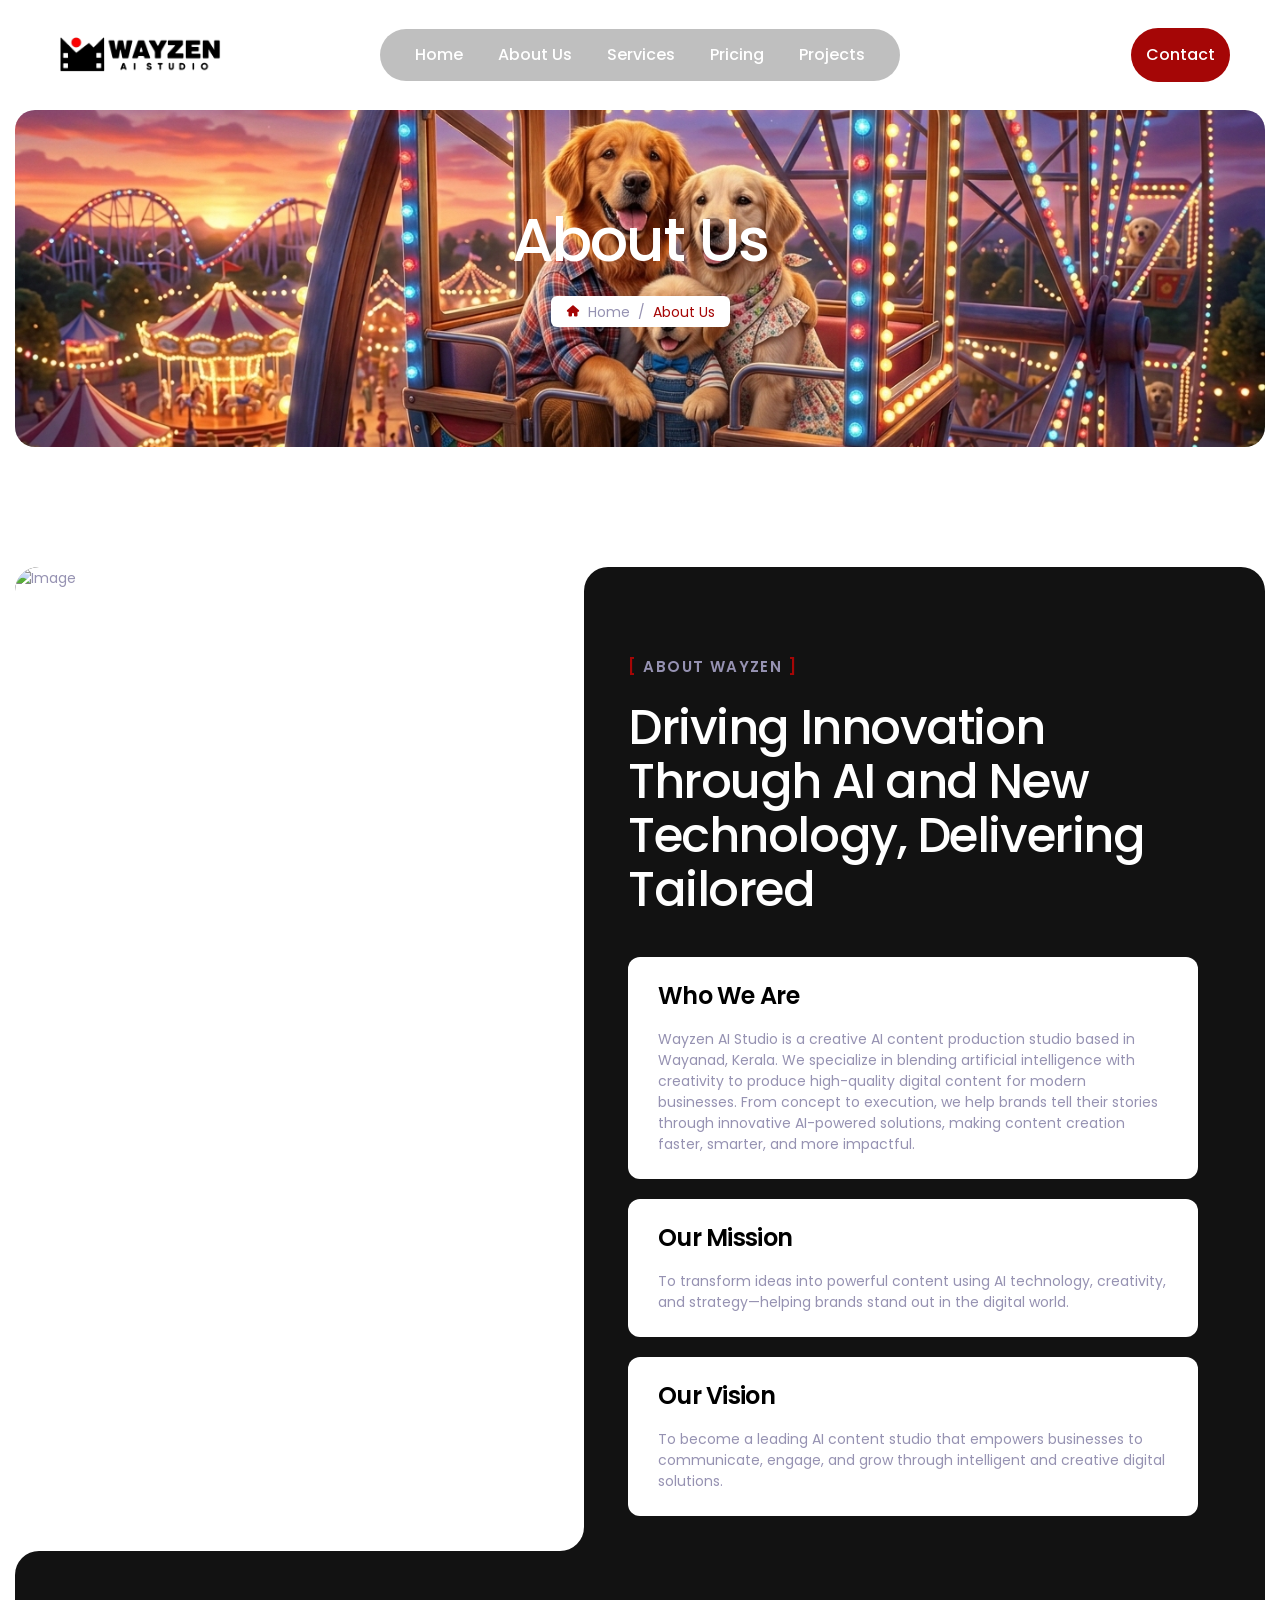
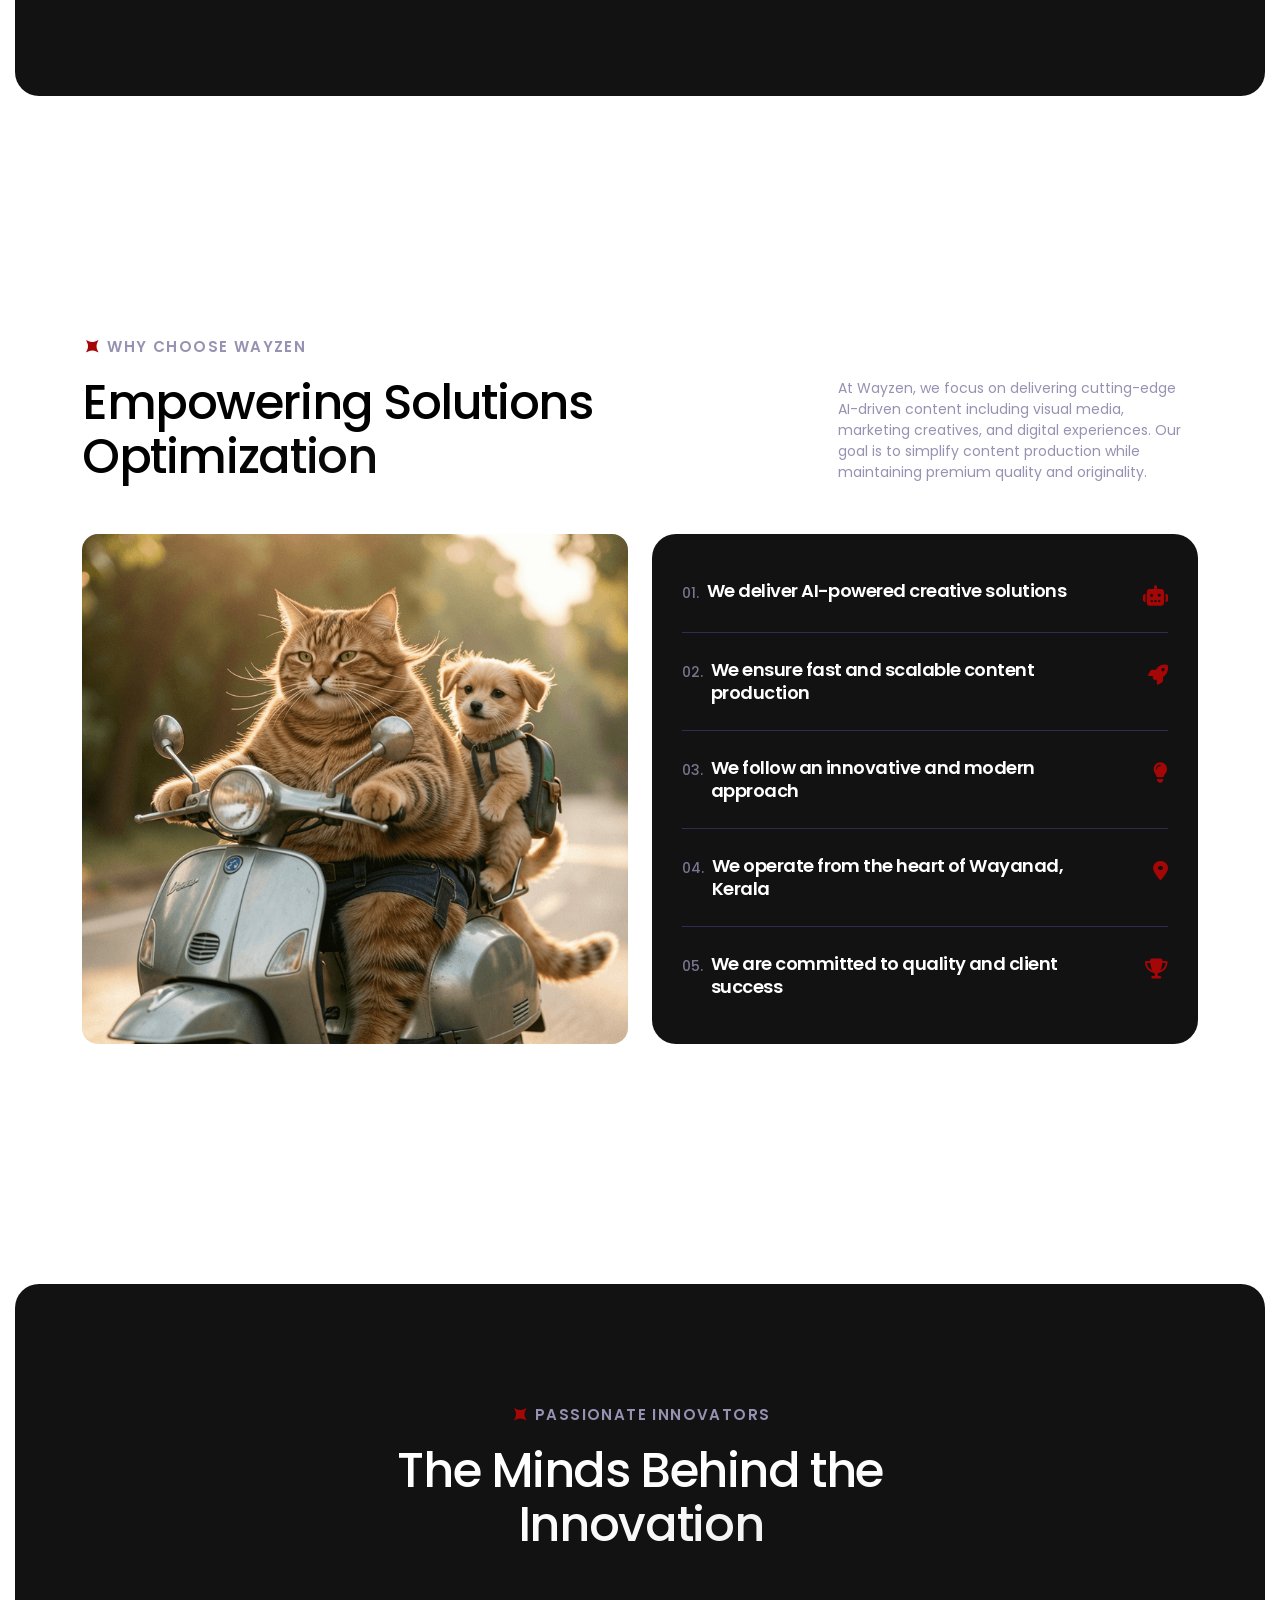
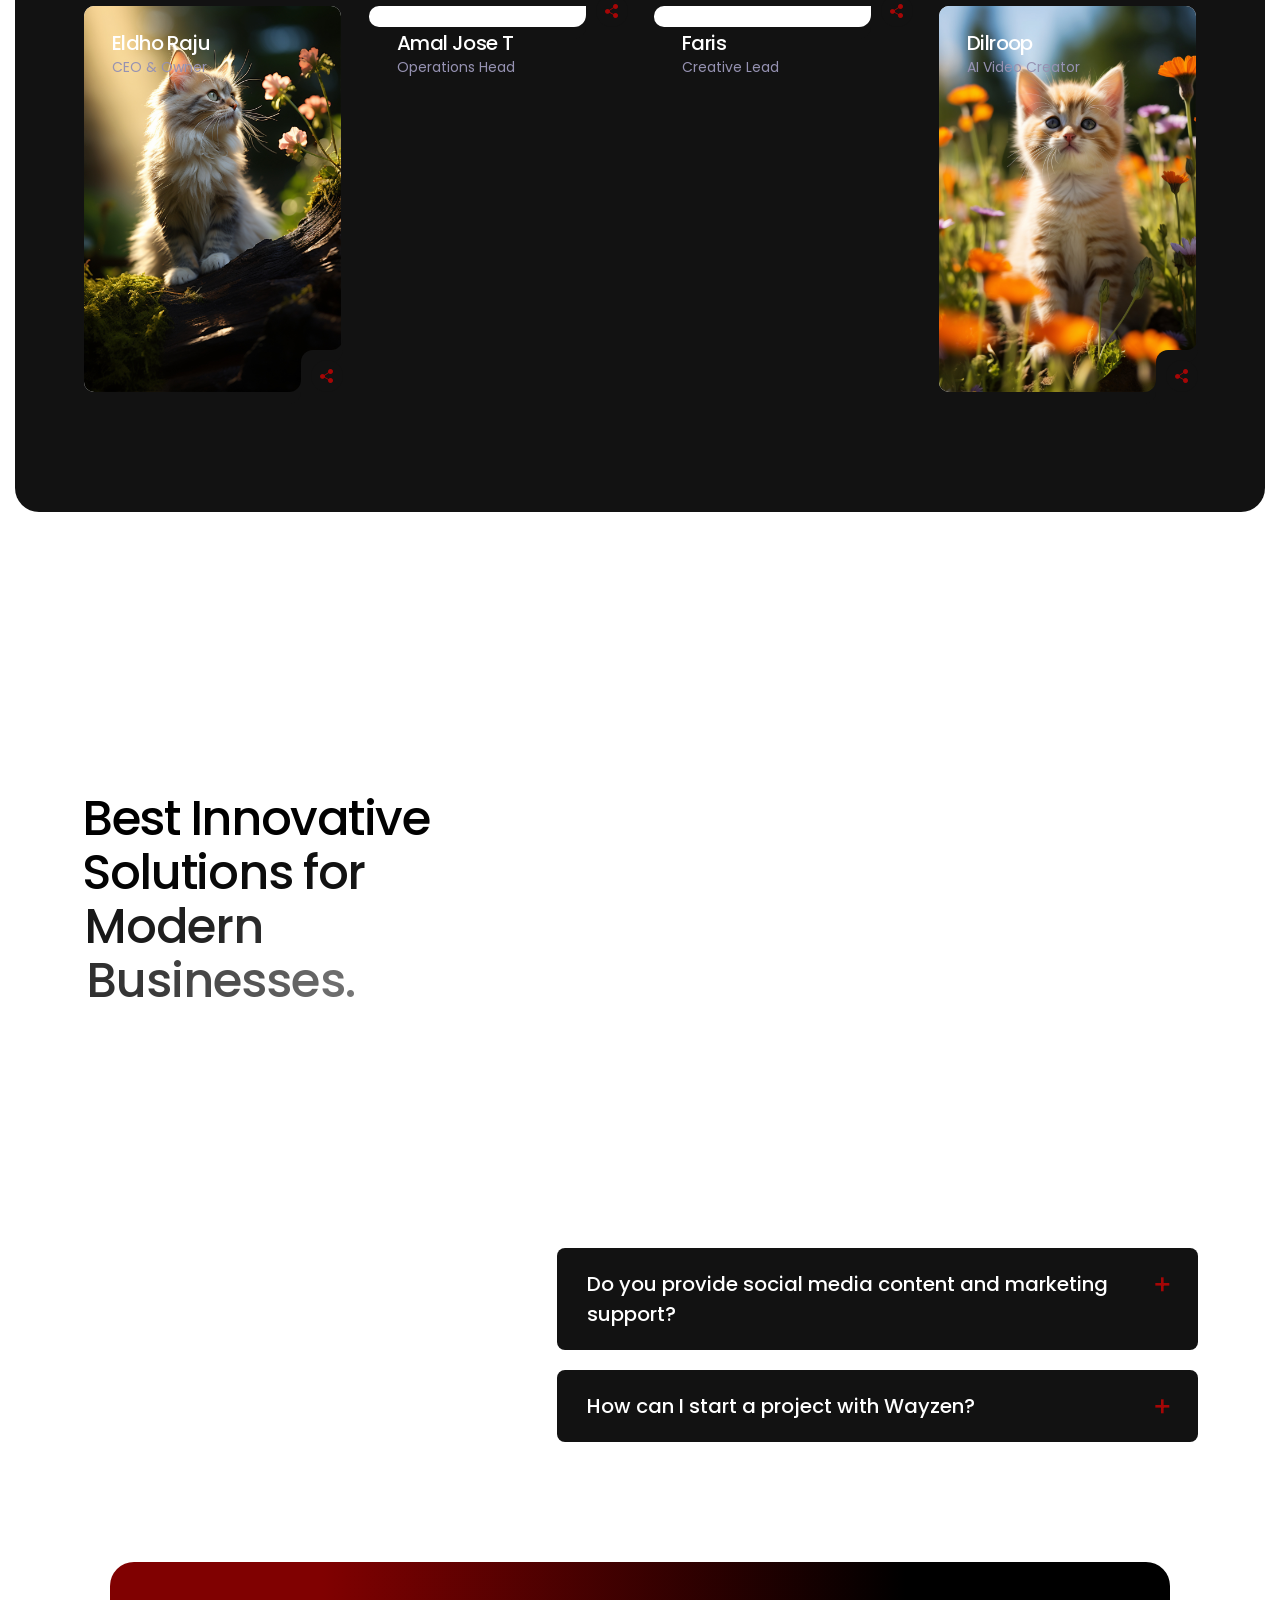
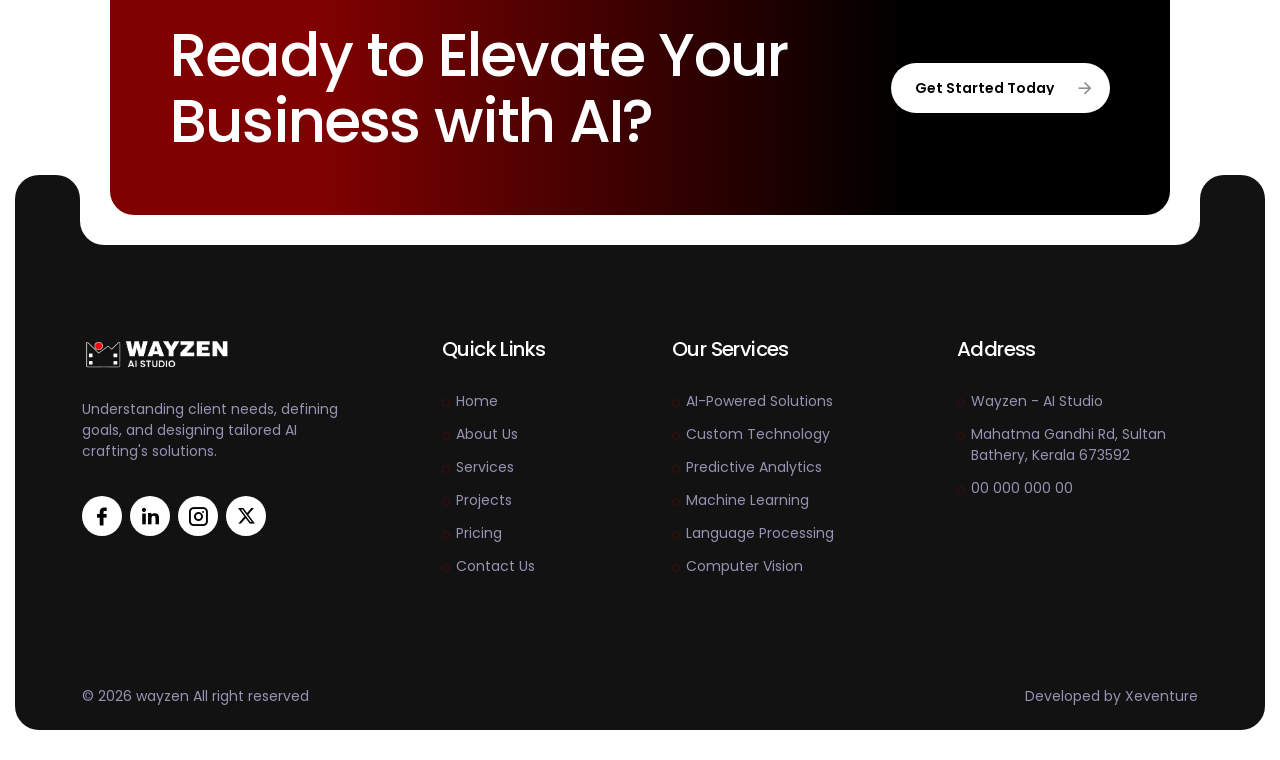
==== about.html @ ce327bfb "about page added" ====
<!doctype html>
<html class="no-js" lang="en">
  <head>
    <meta charset="utf-8" />
    <meta http-equiv="x-ua-compatible" content="ie=edge" />
    <meta name="viewport" content="width=device-width, initial-scale=1" />
    <meta name="description" content="" />

    <!-- Site Title -->
    <title>Wayzen - AI Production Studio</title>

    <link rel="shortcut icon" type="image/x-icon" href="images/logo/fav.png" />
    <link
      rel="stylesheet"
      href="https://cdnjs.cloudflare.com/ajax/libs/font-awesome/6.5.0/css/all.min.css"
    />
    <!-- CSS here -->
    <link rel="stylesheet" href="css/bootstrap.min.css" />
    <link rel="stylesheet" href="css/animate.min.css" />
    <link rel="stylesheet" href="css/ainex-icons.css" />
    <link rel="stylesheet" href="css/swiper.min.css" />
    <link rel="stylesheet" href="css/meanmenu.css" />
    <link rel="stylesheet" href="css/main.css" />
  </head>

  <body>
    <div class="body-overlay"></div>

    <!-- back to top start -->
    <div class="back-to-top-wrapper">
      <button id="back_to_top" type="button" class="back-to-top-btn">
        <span><i class="tji-rocket"></i></span>
      </button>
    </div>
    <!-- back to top end -->

    <div class="search-popup-overlay"></div>
    <!-- end: Search Popup -->

    <!-- start: Hamburger Menu -->
    <div class="hamburger-area d-lg-none">
      <div
        class="hamburger_bg"
        data-bg-image="assets/images/funfact/bg-funfact.webp"
      ></div>
      <div class="hamburger_wrapper">
        <div class="hamburger_inner">
          <div
            class="hamburger_top d-flex align-items-center justify-content-between"
          >
            <div class="hamburger_logo">
              <a href="index.html" class="mobile_logo">
                <img src="images/logo/w-01.png" alt="Logo" />
              </a>
            </div>
            <div class="hamburger_close">
              <button class="hamburger_close_btn text-black">
                <svg
                  width="18"
                  height="18"
                  viewBox="0 0 18 18"
                  fill="none"
                  xmlns="http://www.w3.org/2000/svg"
                >
                  <path
                    d="M17 1L1 17"
                    stroke="currentColor"
                    stroke-width="1.5"
                    stroke-linecap="round"
                    stroke-linejoin="round"
                  ></path>
                  <path
                    d="M1 1L17 17"
                    stroke="currentColor"
                    stroke-width="1.5"
                    stroke-linecap="round"
                    stroke-linejoin="round"
                  ></path>
                </svg>
              </button>
            </div>
          </div>
          <div class="hamburger_menu">
            <div class="mobile_menu"></div>
          </div>
          <div class="hamburger-infos">
            <h5 class="hamburger-title text-black">Contact Info</h5>
            <div class="contact-info">
              <div class="contact-item">
                <span class="subtitle text-black">Phone</span>
                <a class="contact-link text-black" href="tel:0000000000"
                  >000-000-0000</a
                >
              </div>
              <div class="contact-item">
                <span class="subtitle text-black">Email</span>
                <a
                  class="contact-link text-black"
                  href="mailto:wayzen@gmail.com"
                  >wayzen@gmail.com</a
                >
              </div>
              <div class="contact-item">
                <span class="subtitle text-black">Location</span>
                <span class="contact-link text-black"
                  >Kalluvayal ,Mahatma Gandhi Rd, Sultan Bathery, Kerala
                  673592</span
                >
              </div>
            </div>
          </div>
        </div>
        <div class="hamburger-socials">
          <h5 class="hamburger-title text-black">Follow Us</h5>
          <div class="social-links style-2">
            <ul>
              <li>
                <a href="https://www.facebook.com/" target="_blank"
                  ><i class="tji-facebook"></i
                ></a>
              </li>
              <li>
                <a href="https://www.linkedin.com/" target="_blank"
                  ><i class="tji-linkedin"></i
                ></a>
              </li>
              <li>
                <a href="https://www.instagram.com/" target="_blank"
                  ><i class="tji-instagram"></i
                ></a>
              </li>
              <li>
                <a href="https://x.com/" target="_blank"
                  ><i class="tji-x-twitter"></i
                ></a>
              </li>
            </ul>
          </div>
        </div>
      </div>
    </div>
    <!-- end: Hamburger Menu -->

    <!-- Header Start -->
    <header class="main-header">
      <div class="main-header-container">
        <!-- Logo Left -->
        <div class="main-header-logo">
          <a href="index.html">
            <img src="images/logo/w-01.png" alt="Logo" />
          </a>
        </div>

        <!-- Center Menu (Sticky) -->
        <div class="center-menu-wrapper" id="centerMenu">
          <nav class="main-header-nav">
            <ul class="main-menu-list">
              <li><a href="index.html">Home</a></li>
              <li><a href="about.html">About Us</a></li>
              <li><a href="service.html">Services</a></li>
              <li><a href="pricing.html">Pricing</a></li>
              <li><a href="project.html">Projects</a></li>
            </ul>
          </nav>
        </div>
        <div id="contactsub"
          style="background-color: #a50606; padding: 15px; border-radius: 50px"
        >
          <nav class="main-header-nav" >
            <ul class="main-menu-list">
              <li><a href="contact.html">Contact</a></li>
            </ul>
          </nav>
        </div>

        <!-- Mobile Menu -->
        <div class="main-header-mobile">
          <span></span>
          <span></span>
          <span></span>
        </div>
      </div>
    </header>
    <!-- Mobile Menu Panel -->
<div class="mobile-menu-panel" id="mobileMenu">

  <!-- Top Bar -->
  <div class="mobile-menu-header">
    
    <div class="main-header-logo">
      <a href="index.html">
        <img src="images/logo/w-01.png" alt="Logo" />
      </a>
    </div>

    <!-- Close Button -->
    <div class="mobile-menu-close" id="closeMenu">
      ✕
    </div>

  </div>

  <ul class="mobile-menu-list">
    <li><a href="index.html">Home</a></li>
    <li><a href="about.html">About Us</a></li>
    <li><a href="service.html">Services</a></li>
    <li><a href="pricing.html">Pricing</a></li>
    <li><a href="project.html">Projects</a></li>
    <li><a href="contact.html">Contact</a></li>
  </ul>

</div>
    <!-- Normal Header End -->
    <!-- end: Header Area -->
    <main id="primary" class="site-main">
      <!-- start: Breadcrumb Section -->
      <section
        class="tj-page-header section-gap-x"
        style="
          background-image: url(images/dogbg.png);
          background-size: cover;
          background-repeat: no-repeat;
        "
      >
        <div class="container">
          <div class="row">
            <div class="col-lg-12">
              <div class="tj-page-header-content text-center">
                <h1 class="tj-page-title">About Us</h1>
                <div class="tj-page-link">
                  <span><i class="tji-home"></i></span>
                  <span>
                    <a href="index.html">Home</a>
                  </span>
                  <span>/</span>
                  <span>
                    <span>About Us</span>
                  </span>
                </div>
              </div>
            </div>
          </div>
        </div>
      </section>
      <!-- end: Breadcrumb Section -->

      <!-- start: About Section -->
      <section class="tj-about-section-2 section-gap-top section-gap-x">
        <div class="about-wrapper">
          <div class="about-area">
            <div class="container">
              <div class="row">
                <div class="col-12">
                  <div class="about-content-area style-2">
                    <div class="sec-heading style-2">
                      <span class="sub-title wow fadeInUp" data-wow-delay=".3s"
                        >About WayZen</span
                      >
                      <h2 class="sec-title text-anim">
                        Driving Innovation Through AI and New Technology,
                        Delivering Tailored
                      </h2>
                    </div>
                    <div class="about-bottom-area-2">
                      <!-- <div class="company-logo wow fadeInLeft" data-wow-delay=".3s">
                      <img src="images/logo/writing-w.png" alt="Image">
                    </div> -->
                      <div class="mission-vision-wrap">
                        <div
                          class="mission-vision-box wow fadeInRight"
                          data-wow-delay=".5s"
                        >
                          <h4 class="title text-black">Who We Are</h4>
                          <p class="desc">
                            Wayzen AI Studio is a creative AI content production
                            studio based in Wayanad, Kerala. We specialize in
                            blending artificial intelligence with creativity to
                            produce high-quality digital content for modern
                            businesses. From concept to execution, we help
                            brands tell their stories through innovative
                            AI-powered solutions, making content creation
                            faster, smarter, and more impactful.
                          </p>
                        </div>

                        <div
                          class="mission-vision-box wow fadeInRight"
                          data-wow-delay=".5s"
                        >
                          <h4 class="title text-black">Our Mission</h4>
                          <p class="desc">
                            To transform ideas into powerful content using AI
                            technology, creativity, and strategy—helping brands
                            stand out in the digital world.
                          </p>
                        </div>
                        <div
                          class="mission-vision-box wow fadeInRight"
                          data-wow-delay=".5s"
                        >
                          <h4 class="title text-black">Our Vision</h4>
                          <p class="desc">
                            To become a leading AI content studio that empowers
                            businesses to communicate, engage, and grow through
                            intelligent and creative digital solutions.
                          </p>
                        </div>
                      </div>
                    </div>
                  </div>
                </div>
              </div>
            </div>
            <div class="about-img-area">
              <div
                class="about-img wow fadeInLeft"
                data-wow-delay=".3s"
                data-wow-duration="0.8s"
              >
                <img
                  src="images/elephant-artificial-intelligence-image.jpg"
                  alt="Image"
                />
              </div>
            </div>
          </div>
          <div class="marquee-area"></div>
        </div>
      </section>
      <!-- end: About Section -->
      <!-- WHY CHOOSE US  -->
      <section class="tj-achievement-section section-gap">
        <div class="container">
          <div class="row">
            <div class="col-12">
              <div class="sec-heading-wrap">
                <span class="sub-title wow fadeInUp" data-wow-delay=".3s"
                  ><i class="tji-subtitle-2"></i>Why Choose Wayzen</span
                >
                <div class="heading-wrap-content">
                  <div class="sec-heading">
                    <h2 class="sec-title text-anim text-black">
                      Empowering Solutions Optimization
                    </h2>
                  </div>
                  <p class="desc wow fadeInUp" data-wow-delay=".3s">
                    At Wayzen, we focus on delivering cutting-edge AI-driven
                    content including visual media, marketing creatives, and
                    digital experiences. Our goal is to simplify content
                    production while maintaining premium quality and
                    originality.
                  </p>
                </div>
              </div>
            </div>
          </div>
          <div class="row row-gap-4">
            <div class="col-lg-6 order-2 order-lg-1">
              <div class="achievement-img wow fadeInLeft" data-wow-delay=".3s">
                <img src="images/banner/cat.png" alt="Image" />
              </div>
            </div>
            <div class="col-lg-6 order-1 order-lg-2">
              <div
                class="achievement-area wow fadeInRight"
                data-wow-delay=".3s"
              >
                <div class="achievement-item">
                  <div class="content">
                    <span class="no">01.</span>
                    <h4 class="title">
                      We deliver AI-powered creative solutions
                    </h4>
                  </div>
                  <span class="year"><i class="fa-solid fa-robot"></i></span>
                </div>
                <div class="achievement-item">
                  <div class="content">
                    <span class="no">02.</span>
                    <h4 class="title">
                      We ensure fast and scalable content production
                    </h4>
                  </div>
                  <span class="year"><i class="fa-solid fa-rocket"></i> </span>
                </div>
                <div class="achievement-item">
                  <div class="content">
                    <span class="no">03.</span>
                    <h4 class="title">
                      We follow an innovative and modern approach
                    </h4>
                  </div>
                  <span class="year"
                    ><i class="fa-solid fa-lightbulb"></i>
                  </span>
                </div>
                <div class="achievement-item">
                  <div class="content">
                    <span class="no">04.</span>
                    <h4 class="title">
                      We operate from the heart of Wayanad, Kerala
                    </h4>
                  </div>
                  <span class="year">
                    <i class="fa-solid fa-location-dot"></i>
                  </span>
                </div>
                <div class="achievement-item">
                  <div class="content">
                    <span class="no">05.</span>
                    <h4 class="title">
                      We are committed to quality and client success
                    </h4>
                  </div>
                  <span class="year"><i class="fa-solid fa-trophy"></i> </span>
                </div>
              </div>
            </div>
          </div>
        </div>
      </section>
      <!-- WHY CHOOSE US -->

      <!-- start: Team Section -->
      <section class="tj-team-section-2 section-gap section-gap-x">
        <div class="container">
          <div class="row">
            <div class="col-12">
              <div class="sec-heading sec-heading-centered">
                <span class="sub-title wow fadeInUp" data-wow-delay=".3s"
                  ><i class="tji-subtitle-2"></i> Passionate Innovators</span
                >
                <h2 class="sec-title text-anim">
                  The Minds Behind the Innovation
                </h2>
              </div>
            </div>
          </div>
          <div class="row row-gap-4">
            <div class="col-lg-3 col-sm-6">
              <div class="team-item wow fadeInUp" data-wow-delay=".3s">
                <div class="team-img">
                  <img src="images/team/t-cat (1).jpg" alt="" />
                </div>
                <div class="team-content">
                  <h5 class="title">
                    <a href="team-details.html">Eldho Raju</a>
                  </h5>
                  <span class="designation">CEO & Owner</span>
                </div>
                <div class="social-links style-2">
                  <span class="share-icon"><i class="tji-share"></i></span>
                  <ul>
                    <li>
                      <a href="https://www.facebook.com/" target="_blank"
                        ><i class="tji-facebook"></i
                      ></a>
                    </li>
                    <li>
                      <a href="https://www.linkedin.com/" target="_blank"
                        ><i class="tji-linkedin"></i
                      ></a>
                    </li>
                    <li>
                      <a href="https://www.instagram.com/" target="_blank"
                        ><i class="tji-instagram"></i
                      ></a>
                    </li>
                    <li>
                      <a href="https://x.com/" target="_blank"
                        ><i class="tji-x-twitter"></i
                      ></a>
                    </li>
                  </ul>
                </div>
              </div>
            </div>
            <div class="col-lg-3 col-sm-6">
              <div class="team-item wow fadeInUp" data-wow-delay=".4s">
                <div class="team-img">
                  <img src="images/team/t-cat (4).jpg" alt="" />
                </div>
                <div class="team-content">
                  <h5 class="title">
                    <a href="team-details.html">Amal Jose T</a>
                  </h5>
                  <span class="designation">Operations Head</span>
                </div>
                <div class="social-links style-2">
                  <span class="share-icon"><i class="tji-share"></i></span>
                  <ul>
                    <li>
                      <a href="https://www.facebook.com/" target="_blank"
                        ><i class="tji-facebook"></i
                      ></a>
                    </li>
                    <li>
                      <a href="https://www.linkedin.com/" target="_blank"
                        ><i class="tji-linkedin"></i
                      ></a>
                    </li>
                    <li>
                      <a href="https://www.instagram.com/" target="_blank"
                        ><i class="tji-instagram"></i
                      ></a>
                    </li>
                    <li>
                      <a href="https://x.com/" target="_blank"
                        ><i class="tji-x-twitter"></i
                      ></a>
                    </li>
                  </ul>
                </div>
              </div>
            </div>
            <div class="col-lg-3 col-sm-6">
              <div class="team-item wow fadeInUp" data-wow-delay=".5s">
                <div class="team-img">
                  <img src="images/team/t-cat (3).jpg" alt="" />
                </div>
                <div class="team-content">
                  <h5 class="title"><a href="team-details.html">Faris</a></h5>
                  <span class="designation">Creative Lead</span>
                </div>
                <div class="social-links style-2">
                  <span class="share-icon"><i class="tji-share"></i></span>
                  <ul>
                    <li>
                      <a href="https://www.facebook.com/" target="_blank"
                        ><i class="tji-facebook"></i
                      ></a>
                    </li>
                    <li>
                      <a href="https://www.linkedin.com/" target="_blank"
                        ><i class="tji-linkedin"></i
                      ></a>
                    </li>
                    <li>
                      <a href="https://www.instagram.com/" target="_blank"
                        ><i class="tji-instagram"></i
                      ></a>
                    </li>
                    <li>
                      <a href="https://x.com/" target="_blank"
                        ><i class="tji-x-twitter"></i
                      ></a>
                    </li>
                  </ul>
                </div>
              </div>
            </div>
            <div class="col-lg-3 col-sm-6">
              <div class="team-item wow fadeInUp" data-wow-delay=".6s">
                <div class="team-img">
                  <img src="images/team/t-cat (2).jpg" alt="" />
                </div>
                <div class="team-content">
                  <h5 class="title"><a href="team-details.html">Dilroop</a></h5>
                  <span class="designation">AI Video Creator</span>
                </div>
                <div class="social-links style-2">
                  <span class="share-icon"><i class="tji-share"></i></span>
                  <ul>
                    <li>
                      <a href="https://www.facebook.com/" target="_blank"
                        ><i class="tji-facebook"></i
                      ></a>
                    </li>
                    <li>
                      <a href="https://www.linkedin.com/" target="_blank"
                        ><i class="tji-linkedin"></i
                      ></a>
                    </li>
                    <li>
                      <a href="https://www.instagram.com/" target="_blank"
                        ><i class="tji-instagram"></i
                      ></a>
                    </li>
                    <li>
                      <a href="https://x.com/" target="_blank"
                        ><i class="tji-x-twitter"></i
                      ></a>
                    </li>
                  </ul>
                </div>
              </div>
            </div>
          </div>
        </div>
      </section>
      <!-- end: Team Section -->

      <!-- start: Faq Section -->
      <section class="tj-faq-section-2 section-gap">
        <div class="container">
          <div class="row justify-content-between">
            <div class="col-lg-4">
              <div class="content-wrap">
                <div class="sec-heading">
                  <span class="sub-title wow fadeInUp" data-wow-delay=".3s"
                    ><i class="tji-subtitle-2"></i>Cutting-edge AI
                    Solutions</span
                  >
                  <h2 class="sec-title text-anim text-black">
                    Best Innovative Solutions for Modern Businesses.
                  </h2>
                </div>
                <p class="desc wow fadeInUp" data-wow-delay=".4s">
                  Our team combines creativity, innovation, and strategy to
                  deliver custom AI-driven content and digital solutions
                  tailored to your brand needs.
                </p>
                <a
                  class="tj-primary-btn style-2 wow fadeInUp"
                  data-wow-delay=".5s"
                  href="contact.html"
                >
                  <div class="btn-inner">
                    <span class="btn-icon h-icon"
                      ><i class="tji-arrow-right"></i
                    ></span>
                    <span class="btn-text text-black">Contact Us</span>
                    <span class="btn-icon"
                      ><i class="tji-arrow-right"></i
                    ></span>
                  </div>
                </a>
              </div>
            </div>
            <div class="col-lg-7">
              <div class="accordion tj-faq style-2" id="faqOne">
                <div
                  class="accordion-item active wow fadeInUp"
                  data-wow-delay=".3s"
                >
                  <button
                    class="faq-title"
                    type="button"
                    data-bs-toggle="collapse"
                    data-bs-target="#faq-1"
                    aria-expanded="true"
                  >
                    What services does Wayzen AI Studio offer?
                  </button>
                  <div
                    id="faq-1"
                    class="collapse show"
                    data-bs-parent="#faqOne"
                  >
                    <div class="accordion-body faq-text">
                      <p>
                        Wayzen AI Studio provides AI-powered content production
                        including AI video creation, visual design, branding
                        kits, social media content, AI avatars, scriptwriting,
                        and marketing creatives.
                      </p>
                    </div>
                  </div>
                </div>
                <div class="accordion-item wow fadeInUp" data-wow-delay=".3s">
                  <button
                    class="faq-title collapsed"
                    type="button"
                    data-bs-toggle="collapse"
                    data-bs-target="#faq-2"
                    aria-expanded="false"
                  >
                    How does AI content production work?
                  </button>
                  <div id="faq-2" class="collapse" data-bs-parent="#faqOne">
                    <div class="accordion-body faq-text">
                      <p>
                        We use advanced AI tools to generate videos, graphics,
                        scripts, and social media content. After understanding
                        your requirements, we create customized content that
                        matches your brand style and goals.
                      </p>
                    </div>
                  </div>
                </div>
                <div class="accordion-item wow fadeInUp" data-wow-delay=".3s">
                  <button
                    class="faq-title collapsed"
                    type="button"
                    data-bs-toggle="collapse"
                    data-bs-target="#faq-3"
                    aria-expanded="false"
                  >
                    How long does it take to complete a project?
                  </button>
                  <div id="faq-3" class="collapse" data-bs-parent="#faqOne">
                    <div class="accordion-body faq-text">
                      <p>
                        Project timelines depend on the type and complexity of
                        the content. Simple projects can be completed within a
                        few days, while advanced AI production projects may take
                        longer.
                      </p>
                    </div>
                  </div>
                </div>
                <div class="accordion-item wow fadeInUp" data-wow-delay=".3s">
                  <button
                    class="faq-title collapsed"
                    type="button"
                    data-bs-toggle="collapse"
                    data-bs-target="#faq-4"
                    aria-expanded="false"
                  >
                    Can you create custom AI avatars or brand-specific content?
                  </button>
                  <div id="faq-4" class="collapse" data-bs-parent="#faqOne">
                    <div class="accordion-body faq-text">
                      <p>
                        Yes, we specialize in creating custom AI avatars,
                        branded visuals, and personalized content designed
                        specifically for your business identity.
                      </p>
                    </div>
                  </div>
                </div>
                <div class="accordion-item wow fadeInUp" data-wow-delay=".3s">
                  <button
                    class="faq-title collapsed"
                    type="button"
                    data-bs-toggle="collapse"
                    data-bs-target="#faq-5"
                    aria-expanded="false"
                  >
                    Do you provide social media content and marketing support?
                  </button>
                  <div id="faq-5" class="collapse" data-bs-parent="#faqOne">
                    <div class="accordion-body faq-text">
                      <p>
                        Yes, Wayzen AI Studio offers AI-powered social media
                        content creation, campaign visuals, ad creatives, and
                        automation to help grow your online presence.
                      </p>
                    </div>
                  </div>
                </div>
                <div class="accordion-item wow fadeInUp" data-wow-delay=".3s">
                  <button
                    class="faq-title collapsed"
                    type="button"
                    data-bs-toggle="collapse"
                    data-bs-target="#faq-5"
                    aria-expanded="false"
                  >
                    How can I start a project with Wayzen?
                  </button>
                  <div id="faq-5" class="collapse" data-bs-parent="#faqOne">
                    <div class="accordion-body faq-text">
                      <p>
                        You can contact us through our website, phone, or email.
                        Share your idea with us, and our team will guide you
                        through the process from concept to final delivery.
                      </p>
                    </div>
                  </div>
                </div>
              </div>
            </div>
          </div>
        </div>
      </section>
      <!-- end: Faq Section -->

      <!-- start: Cta Section -->
      <section class="tj-cta-section">
        <div class="container">
          <div class="row">
            <div class="col-12">
              <div class="cta-area wow fadeInUp" data-wow-delay=".3s">
                <div class="cta-content">
                  <h2 class="title">Ready to Elevate Your Business with AI?</h2>
                  <a class="tj-primary-btn btn-light" href="contact.html">
                    <div class="btn-inner">
                      <span class="btn-icon h-icon"
                        ><i class="tji-arrow-right text-black"></i
                      ></span>
                      <span class="btn-text text-black">Get Started Today</span>
                      <span class="btn-icon"
                        ><i class="tji-arrow-right"></i
                      ></span>
                    </div>
                  </a>
                </div>
                <div class="cta-img">
                  <img src="images/cta-bg.webp" alt="Image" />
                </div>
              </div>
            </div>
          </div>
        </div>
      </section>
      <!-- end: Cta Section -->
    </main>

    <!-- start: Footer Section -->
    <footer class="tj-footer-section footer-1 section-gap-x">
      <div class="footer-top-shape"></div>
      <div class="footer-main-area">
        <div class="container">
          <div class="row justify-content-between">
            <div class="col-xl-3 col-md-6">
              <div class="footer-widget footer-col-1">
                <div class="footer-logo">
                  <a href="index.html">
                    <img src="images/logo/logoww.png" alt="Logo" />
                  </a>
                </div>
                <div class="footer-text">
                  <p>
                    Understanding client needs, defining goals, and designing
                    tailored AI crafting's solutions.
                  </p>
                </div>
                <div class="social-links style-2">
                  <ul>
                    <li>
                      <a href="https://www.facebook.com/" target="_blank"
                        ><i class="tji-facebook text-black"></i
                      ></a>
                    </li>
                    <li>
                      <a href="https://www.linkedin.com/" target="_blank"
                        ><i class="tji-linkedin text-black"></i
                      ></a>
                    </li>
                    <li>
                      <a href="https://www.instagram.com/" target="_blank"
                        ><i class="tji-instagram text-black"></i
                      ></a>
                    </li>
                    <li>
                      <a href="https://x.com/" target="_blank"
                        ><i class="tji-x-twitter text-black"></i
                      ></a>
                    </li>
                  </ul>
                </div>
              </div>
            </div>
            <div class="col-xxl-2 col-xl-3 col-md-6">
              <div class="footer-widget widget-nav-menu footer-col-2">
                <h5 class="title">Quick Links</h5>
                <ul>
                  <li><a href="index.html">Home</a></li>
                  <li><a href="about.html">About Us</a></li>
                  <li><a href="service.html">Services</a></li>
                  <li><a href="project.html">Projects</a></li>
                  <li><a href="pricing.html">Pricing</a></li>
                  <li><a href="contact.html">Contact Us</a></li>
                </ul>
              </div>
            </div>
            <div class="col-xl-3 col-md-6">
              <div class="footer-widget widget-nav-menu footer-col-3">
                <h5 class="title">Our Services</h5>
                <ul>
                  <li>
                    <a href="service.html">AI-Powered Solutions</a>
                  </li>
                  <li><a href="service.html">Custom Technology</a></li>
                  <li>
                    <a href="service.html">Predictive Analytics</a>
                  </li>
                  <li><a href="service.html">Machine Learning</a></li>
                  <li>
                    <a href="service.html">Language Processing</a>
                  </li>
                  <li><a href="service.html">Computer Vision</a></li>
                </ul>
              </div>
            </div>
            <div class="col-xl-3 col-md-6">
              <div class="footer-widget widget-nav-menu footer-col-3">
                <h5 class="title">Address</h5>
                <ul>
                  <li>
                    <a href="service.html">Wayzen - AI Studio </a>
                  </li>
                  <li>
                    <a href="service.html"
                      >Mahatma Gandhi Rd, Sultan Bathery, Kerala 673592
                    </a>
                  </li>
                  <li>
                    <a href="service.html">00 000 000 00</a>
                  </li>
                </ul>
              </div>
            </div>
          </div>
        </div>
      </div>
      <div class="tj-copyright-area-2">
        <div class="container">
          <div class="row">
            <div class="col-12">
              <div class="copyright-content-area">
                <div class="copyright-text">
                  <p>
                    © <span>2026</span> <a href="index.html" target="_blank"
                      >wayzen</a
                    >
                    All right reserved
                  </p>
                </div>
                <div class="copyright-menu">
                  <ul>
                    <li>
                      Developed by
                      <a href="https://xeventure.com/"> Xeventure</a>
                    </li>
                  </ul>
                </div>
              </div>
            </div>
          </div>
        </div>
      </div>
    </footer>
    <!-- end: Footer Section -->

    <!-- JS here -->
    <script src="js/jquery.min.js"></script>
    <script src="js/bootstrap.bundle.min.js"></script>

    <script src="js/gsap.min.js"></script>
    <script src="js/gsap-scroll-trigger.min.js"></script>
    <script src="js/gsap-split-text.min.js"></script>

    <script src="js/swiper.min.js"></script>

    <script src="js/wow.min.js"></script>
    <script src="js/meanmenu.js"></script>
    <script src="js/main.js"></script>
  </body>
</html>
---- css/ainex-icons.css ----
@font-face {
	font-family: "ainex-icons";
	src: url("../fonts/ainex-icons.eot");
	src: url("../fonts/ainex-icons.eot#iefix") format("embedded-opentype"),
		url("../fonts/ainex-icons.ttf") format("truetype"),
		url("../fonts/ainex-icons.woff") format("woff"),
		url("../images/ainex-icons.svg#ainex-icons") format("svg");
	font-weight: normal;
	font-style: normal;
	font-display: block;
}

[class^="tji-"],
[class*=" tji-"] {
	/* use !important to prevent issues with browser extensions that change fonts */
	font-family: "ainex-icons" !important;
	speak: never;
	font-style: normal;
	font-weight: normal;
	font-variant: normal;
	text-transform: none;
	line-height: 1;

	/* Better Font Rendering =========== */
	-webkit-font-smoothing: antialiased;
	-moz-osx-font-smoothing: grayscale;
}

.tji-idea:before {
	content: "\e901";
}
.tji-arrow-right-2:before {
	content: "\e902";
}
.tji-arrow-menu:before {
	content: "\e903";
}
.tji-arrow-left:before {
	content: "\e904";
}
.tji-arrow-right:before {
	content: "\e905";
}
.tji-arrow-right-3:before {
	content: "\e906";
}
.tji-arrow-left-long:before {
	content: "\e907";
}
.tji-arrow-right-long:before {
	content: "\e908";
}
.tji-arrow-down:before {
	content: "\e909";
}
.tji-arrow-down-long:before {
	content: "\e910";
}
.tji-search:before {
	content: "\e911";
}
.tji-home:before {
	content: "\e912";
}
.tji-envelop:before {
	content: "\e913";
}
.tji-envelop-2:before {
	content: "\e914";
}
.tji-phone:before {
	content: "\e915";
}
.tji-phone-2:before {
	content: "\e916";
}
.tji-location:before {
	content: "\e917";
}
.tji-location-2:before {
	content: "\e918";
}
.tji-plane:before {
	content: "\e919";
}
.tji-clock:before {
	content: "\e920";
}
.tji-ai:before {
	content: "\e921";
}
.tji-cheer-up:before {
	content: "\e922";
}
.tji-hand:before {
	content: "\e923";
}
.tji-trophy:before {
	content: "\e924";
}
.tji-team:before {
	content: "\e925";
}
.tji-discovery:before {
	content: "\e926";
}
.tji-development:before {
	content: "\e927";
}
.tji-support:before {
	content: "\e928";
}
.tji-innovation:before {
	content: "\e929";
}
.tji-integration:before {
	content: "\e930";
}
.tji-technology:before {
	content: "\e931";
}
.tji-support-2:before {
	content: "\e932";
}
.tji-play:before {
	content: "\e933";
}
.tji-quote:before {
	content: "\e934";
}
.tji-plus:before {
	content: "\e935";
}
.tji-minus:before {
	content: "\e936";
}
.tji-stars:before {
	content: "\e937";
}
.tji-subtitle:before {
	content: "\e938";
}
.tji-subtitle-2:before {
	content: "\e939";
}
.tji-marquee-icon:before {
	content: "\e940";
}
.tji-user:before {
	content: "\e941";
}
.tji-budget:before {
	content: "\e942";
}
.tji-chart:before {
	content: "\e943";
}
.tji-calendar:before {
	content: "\e944";
}
.tji-chat:before {
	content: "\e945";
}
.tji-comment:before {
	content: "\e946";
}
.tji-window:before {
	content: "\e947";
}
.tji-check:before {
	content: "\e948";
}
.tji-check-2:before {
	content: "\e949";
}
.tji-rocket:before {
	content: "\e950";
}
.tji-share:before {
	content: "\e951";
}
.tji-plane-2:before {
	content: "\e952";
}
.tji-facebook:before {
	content: "\e953";
}
.tji-instagram:before {
	content: "\e954";
}
.tji-linkedin:before {
	content: "\e955";
}
.tji-x-twitter:before {
	content: "\e956";
}
.tji-whatsapp:before {
	content: "\e957";
}
.tji-telegram:before {
	content: "\e958";
}
.tji-messenger:before {
	content: "\e959";
}
.tji-youtube:before {
	content: "\e960";
}
.tji-vimeo:before {
	content: "\e961";
}
.tji-pinterest:before {
	content: "\e962";
}
.tji-spotify:before {
	content: "\e963";
}
.tji-threads:before {
	content: "\e964";
}
.tji-tumblr:before {
	content: "\e965";
}
.tji-github:before {
	content: "\e966";
}
.tji-google:before {
	content: "\e967";
}
.tji-apple:before {
	content: "\e968";
}
.tji-signal:before {
	content: "\e969";
}
.tji-add-cart:before {
	content: "\e970";
}
.tji-robot:before {
	content: "\e971";
}
.tji-service-1:before {
	content: "\e972";
}
.tji-service-2:before {
	content: "\e973";
}
.tji-service-3:before {
	content: "\e974";
}
.tji-service-4:before {
	content: "\e975";
}
.tji-x-mark:before {
	content: "\e976";
}
.tji-search-2:before {
	content: "\e977";
}
.tji-plane-3:before {
	content: "\e978";
}
.tji-message:before {
	content: "\e979";
}
.tji-list:before {
	content: "\e980";
}
.tji-clock-2:before {
	content: "\e981";
}
.tji-folder:before {
	content: "\e982";
}
.tji-power:before {
	content: "\e983";
}
---- css/meanmenu.css ----
a.meanmenu-reveal {
	display: none;
}

.mean-container .mean-bar {
	float: left;
	width: 100%;
	position: relative;
	background: #070337;
	padding: 4px 0;
	min-height: 42px;
	z-index: 999999;
}

.mean-container a.meanmenu-reveal {
	width: 22px;
	height: 22px;
	padding: 13px 13px 11px 13px;
	position: absolute;
	top: 0;
	right: 0;
	cursor: pointer;
	color: #fff;
	text-decoration: none;
	font-size: 16px;
	text-indent: -9999em;
	line-height: 22px;
	font-size: 1px;
	display: block;
	font-family: Arial, Helvetica, sans-serif;
	font-weight: 700;
}

.mean-container a.meanmenu-reveal span {
	display: block;
	background: #fff;
	height: 3px;
	margin-top: 3px;
}

.mean-container .mean-nav {
	float: left;
	width: 100%;
	background: #070337;
	margin-top: 44px;
}

.mean-container .mean-nav ul {
	padding: 0;
	margin: 0;
	width: 100%;
	list-style-type: none;
}

.mean-container .mean-nav ul li {
	position: relative;
	float: left;
	width: 100%;
}

.mean-container .mean-nav ul li a {
	display: block;
	float: left;
	width: 90%;
	padding: 10px 5%;
	margin: 0;
	text-align: left;
	color: #fff;
	border-top: 1px solid #e0e3ed;
	text-decoration: none;
	text-transform: uppercase;
}

.mean-container .mean-nav ul li li a {
	width: 80%;
	padding: 10px 10%;
	text-shadow: none !important;
	visibility: visible;
}

.mean-container .mean-nav ul li.mean-last a {
	border-bottom: none;
	margin-bottom: 0;
}

.mean-container .mean-nav ul li li li a {
	width: 70%;
	padding: 10px 15%;
}

.mean-container .mean-nav ul li li li li a {
	width: 60%;
	padding: 10px 20%;
}

.mean-container .mean-nav ul li li li li li a {
	width: 50%;
	padding: 10px 25%;
}


.mean-container .mean-nav ul li a.mean-expand {
	margin-top: 1px;
	width: 26px;
	height: 32px;
	text-align: center;
	position: absolute;
	right: 0;
	top: 0;
	z-index: 2;
	font-weight: 700;
	background: transparent;
	border: none !important;
	font-size: 14px;
}




.mean-container .mean-push {
	float: left;
	width: 100%;
	padding: 0;
	margin: 0;
	clear: both;
}

.mean-nav .wrapper {
	width: 100%;
	padding: 0;
	margin: 0;
}

/* Fix for box sizing on Foundation Framework etc. */
.mean-container .mean-bar, .mean-container .mean-bar * {
	-webkit-box-sizing: content-box;
	-moz-box-sizing: content-box;
	box-sizing: content-box;
}


.mean-remove {
	display: none !important;
}
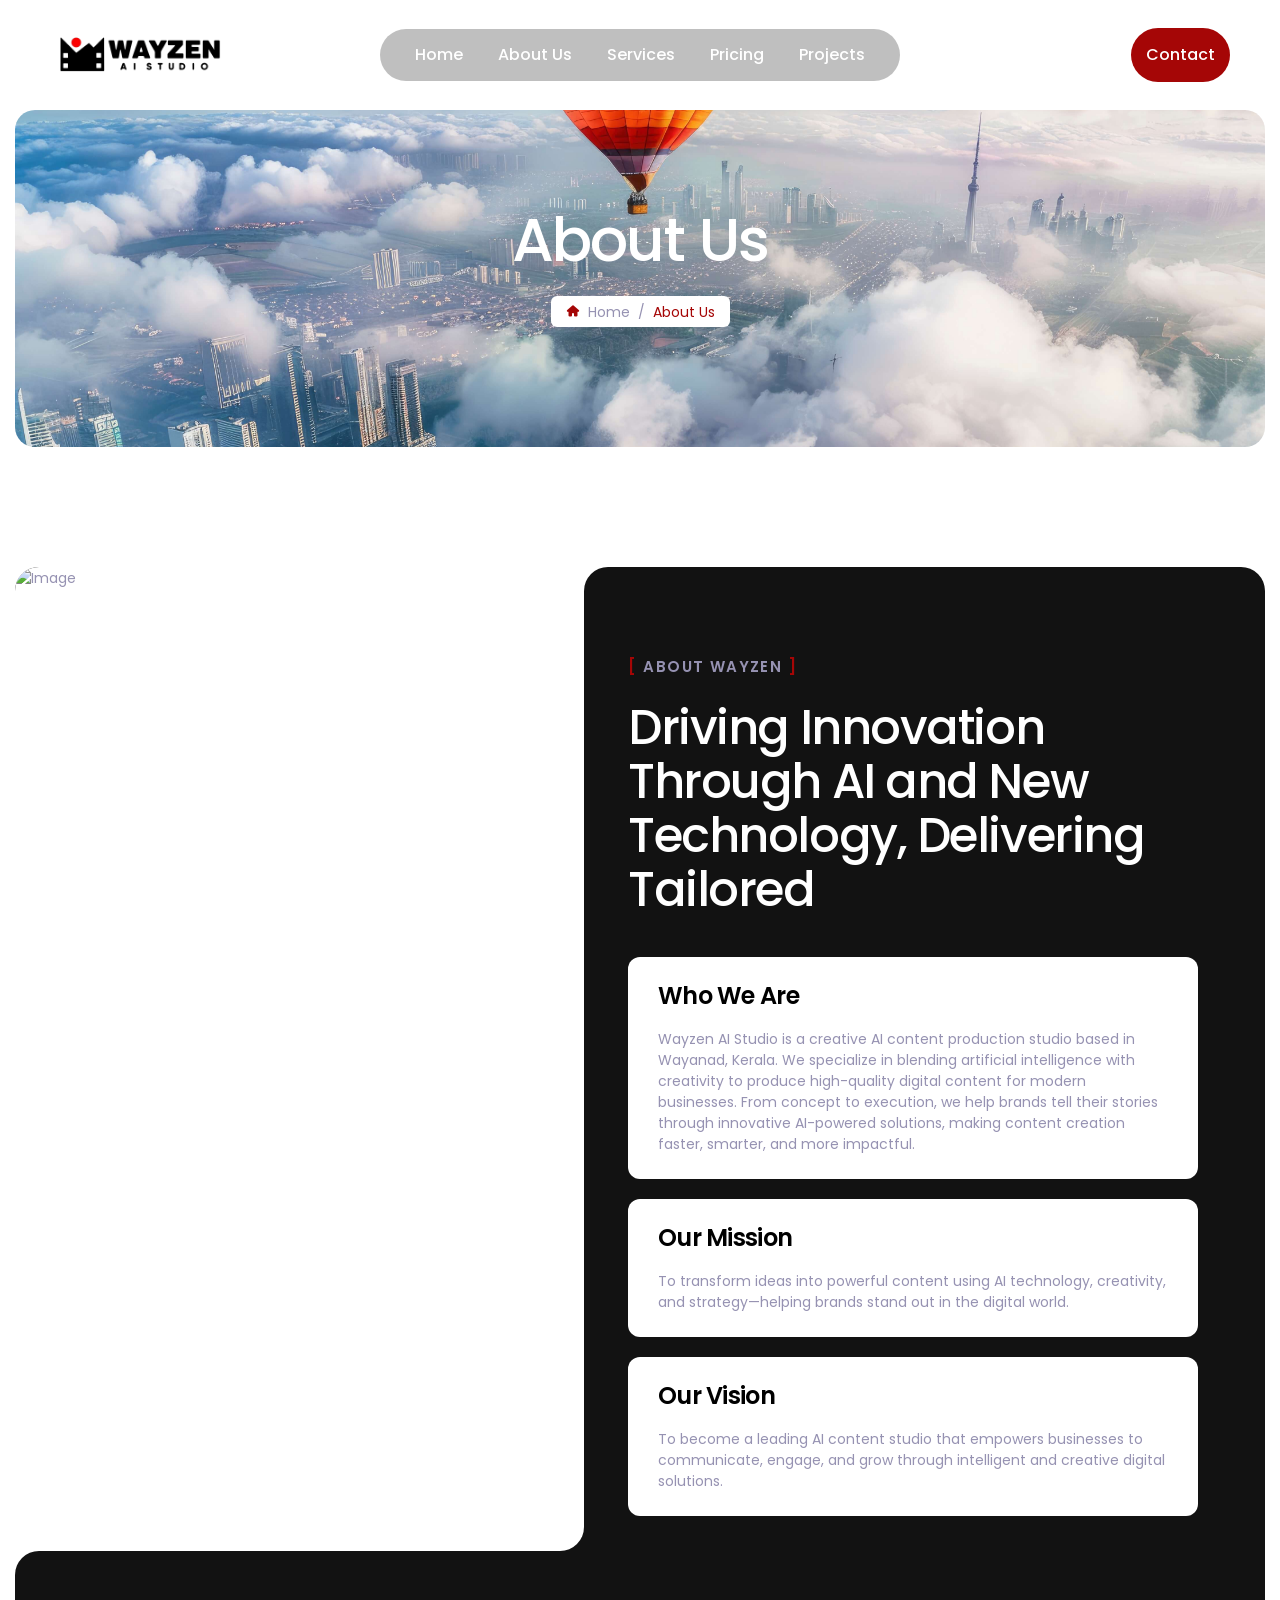
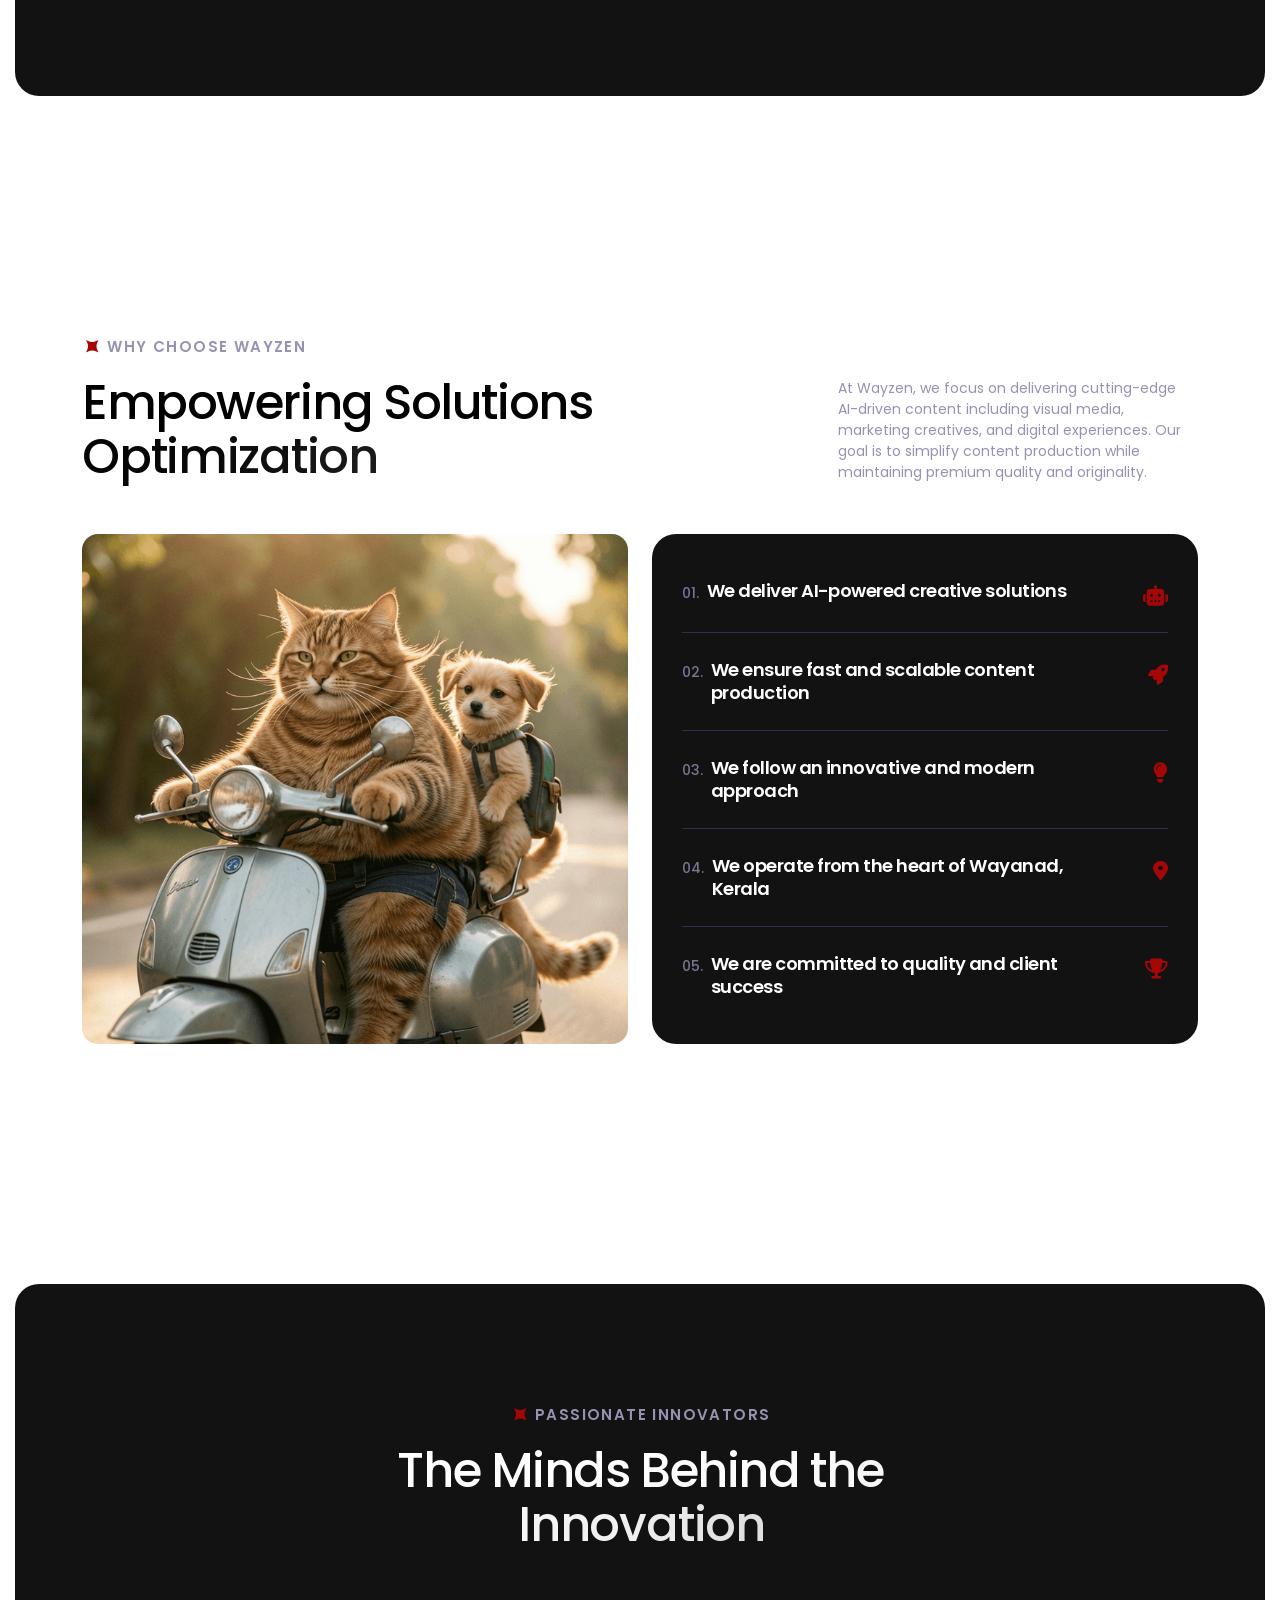
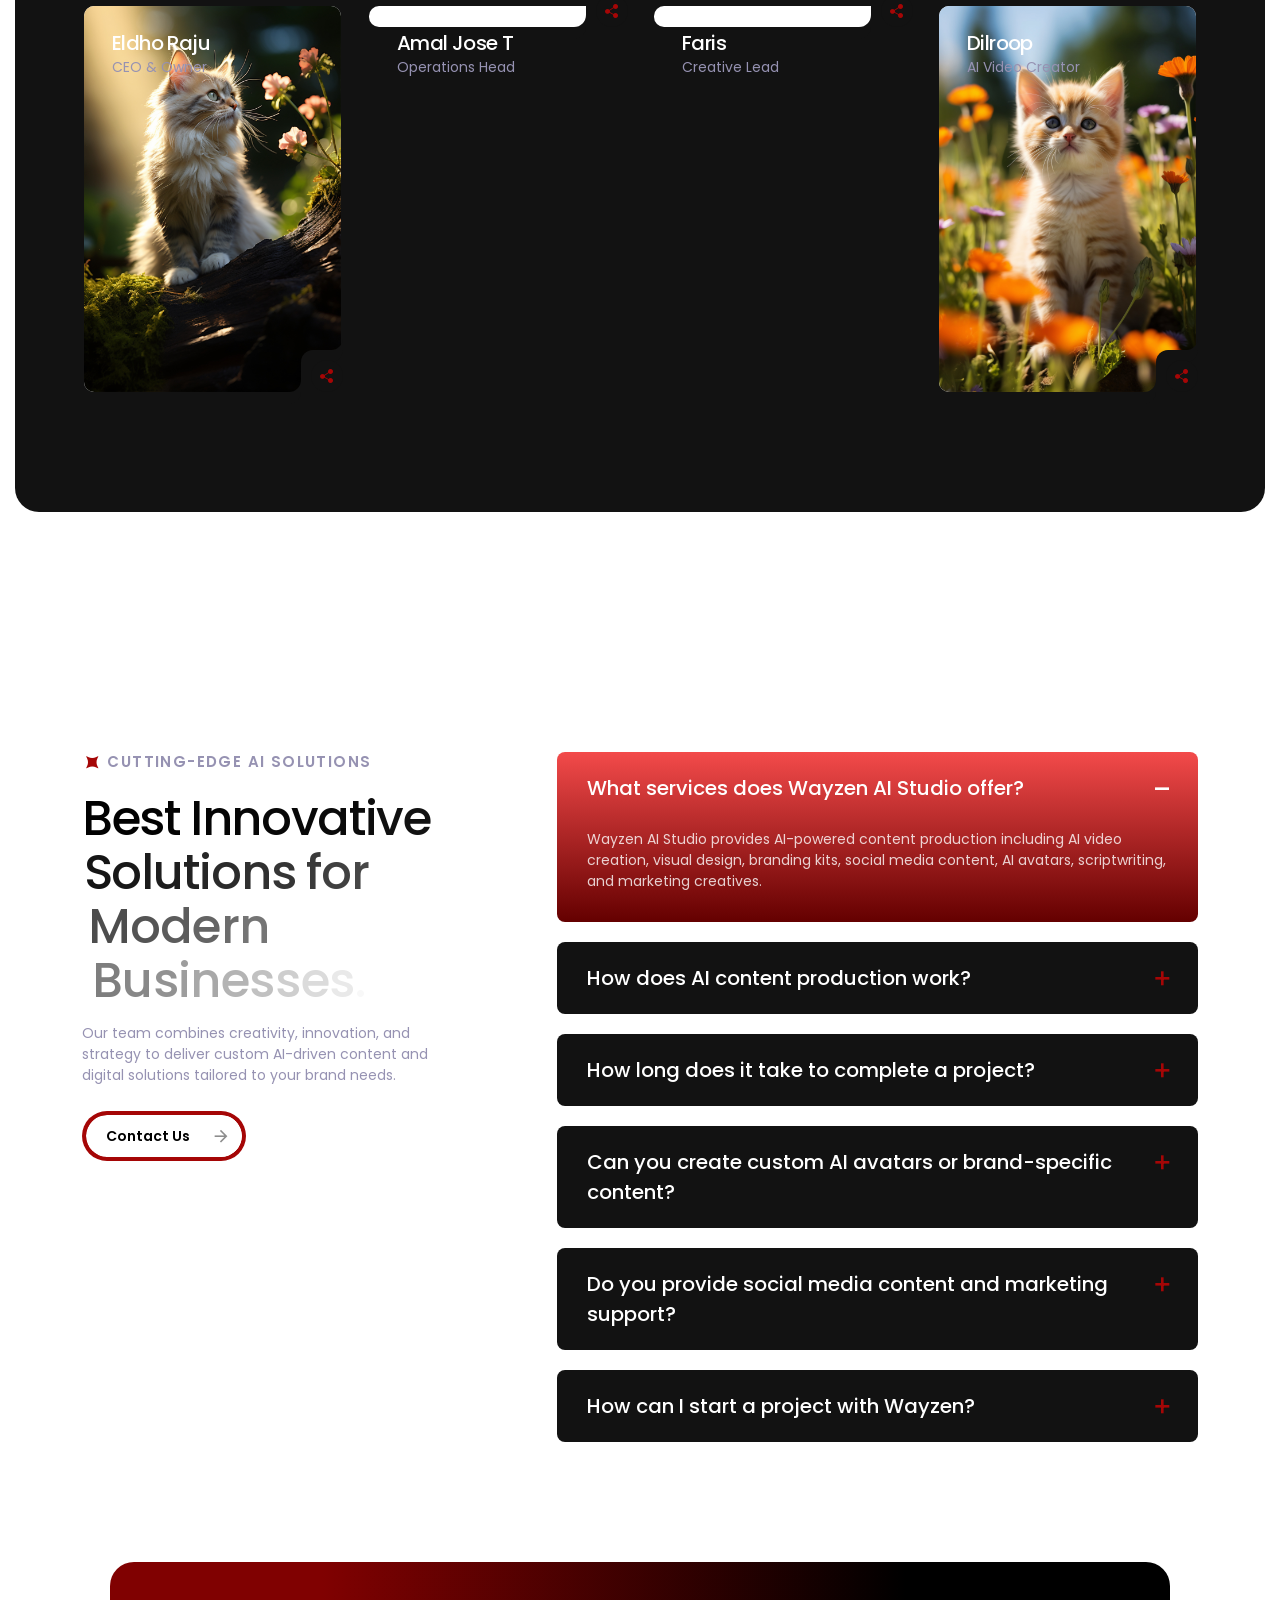
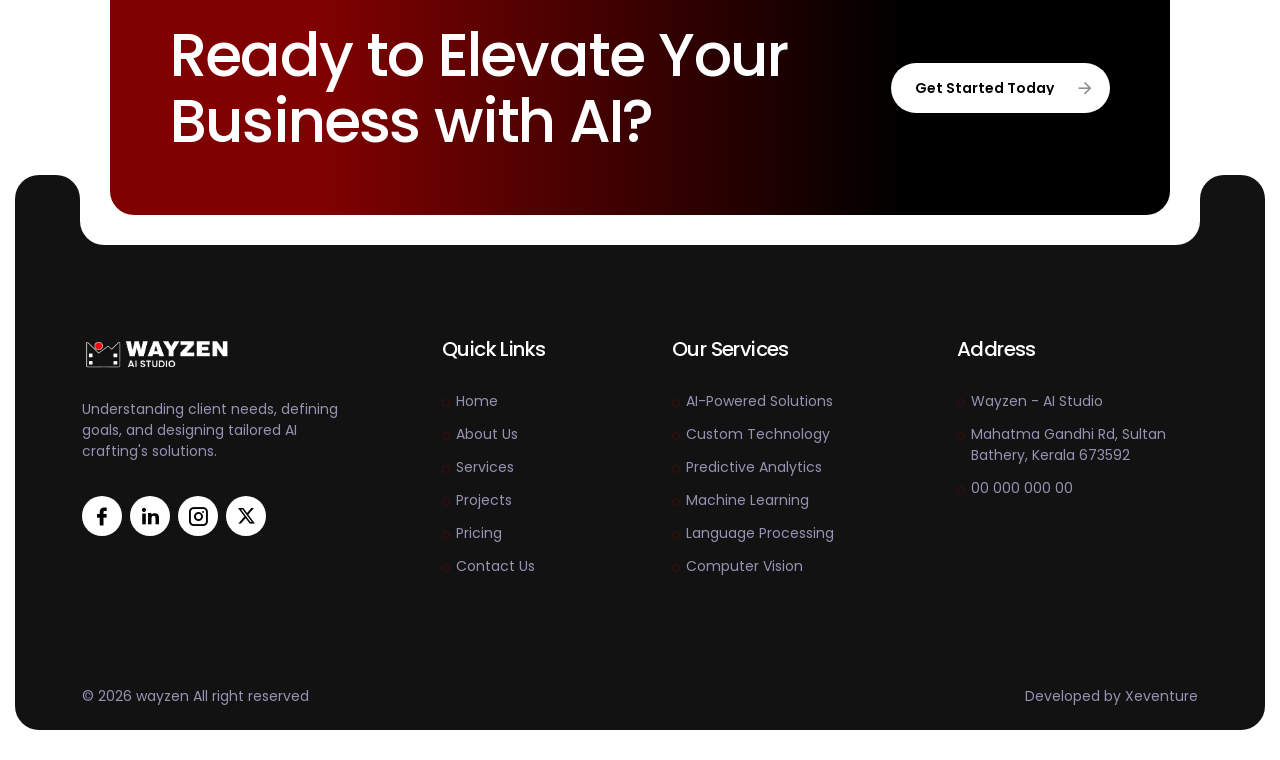
==== commit 94a49217: "about page chnages" ====
--- a/about.html
+++ b/about.html
@@ -217,8 +217,9 @@
       <section
         class="tj-page-header section-gap-x"
         style="
-          background-image: url(images/dogbg.png);
+          background-image: url(images/banner/airb.jpg);
           background-size: cover;
+          object-fit: fill;
           background-repeat: no-repeat;
         "
       >
--- a/css/main.css
+++ b/css/main.css
@@ -12087,7 +12087,7 @@
 }
 .tj-faq.style-2 .accordion-item.active {
   background-image: -webkit-gradient(linear, left top, left bottom, from(var(--tj-color-theme-primary)), to(var(--tj-color-theme-dark)));
-  background-image: linear-gradient(var(--tj-color-theme-primary) 0%, var(--tj-color-theme-dark) 100%);
+  background-image: linear-gradient(rgb(243, 74, 74) 0%, rgb(100, 0, 0) 100%);
 }
 .tj-faq.style-3 .accordion-item {
   background: var(--tj-color-theme-bg);
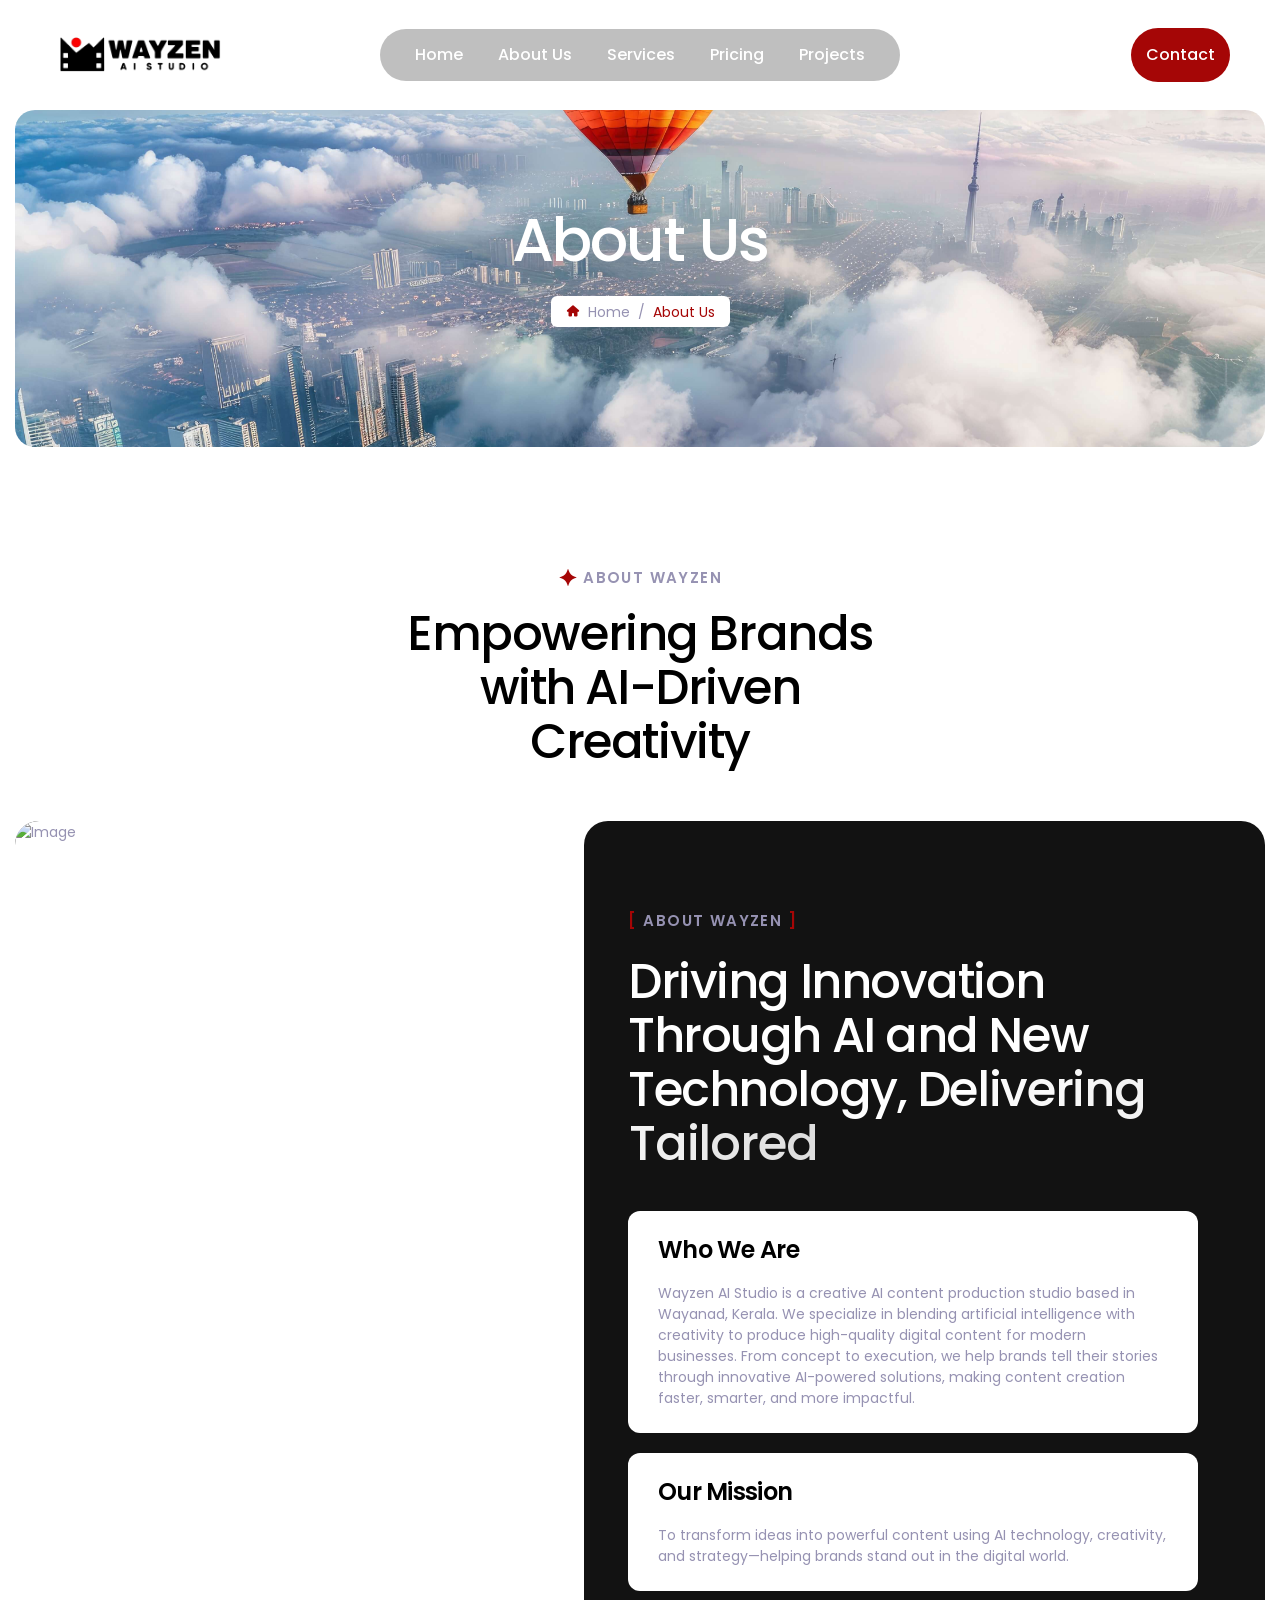
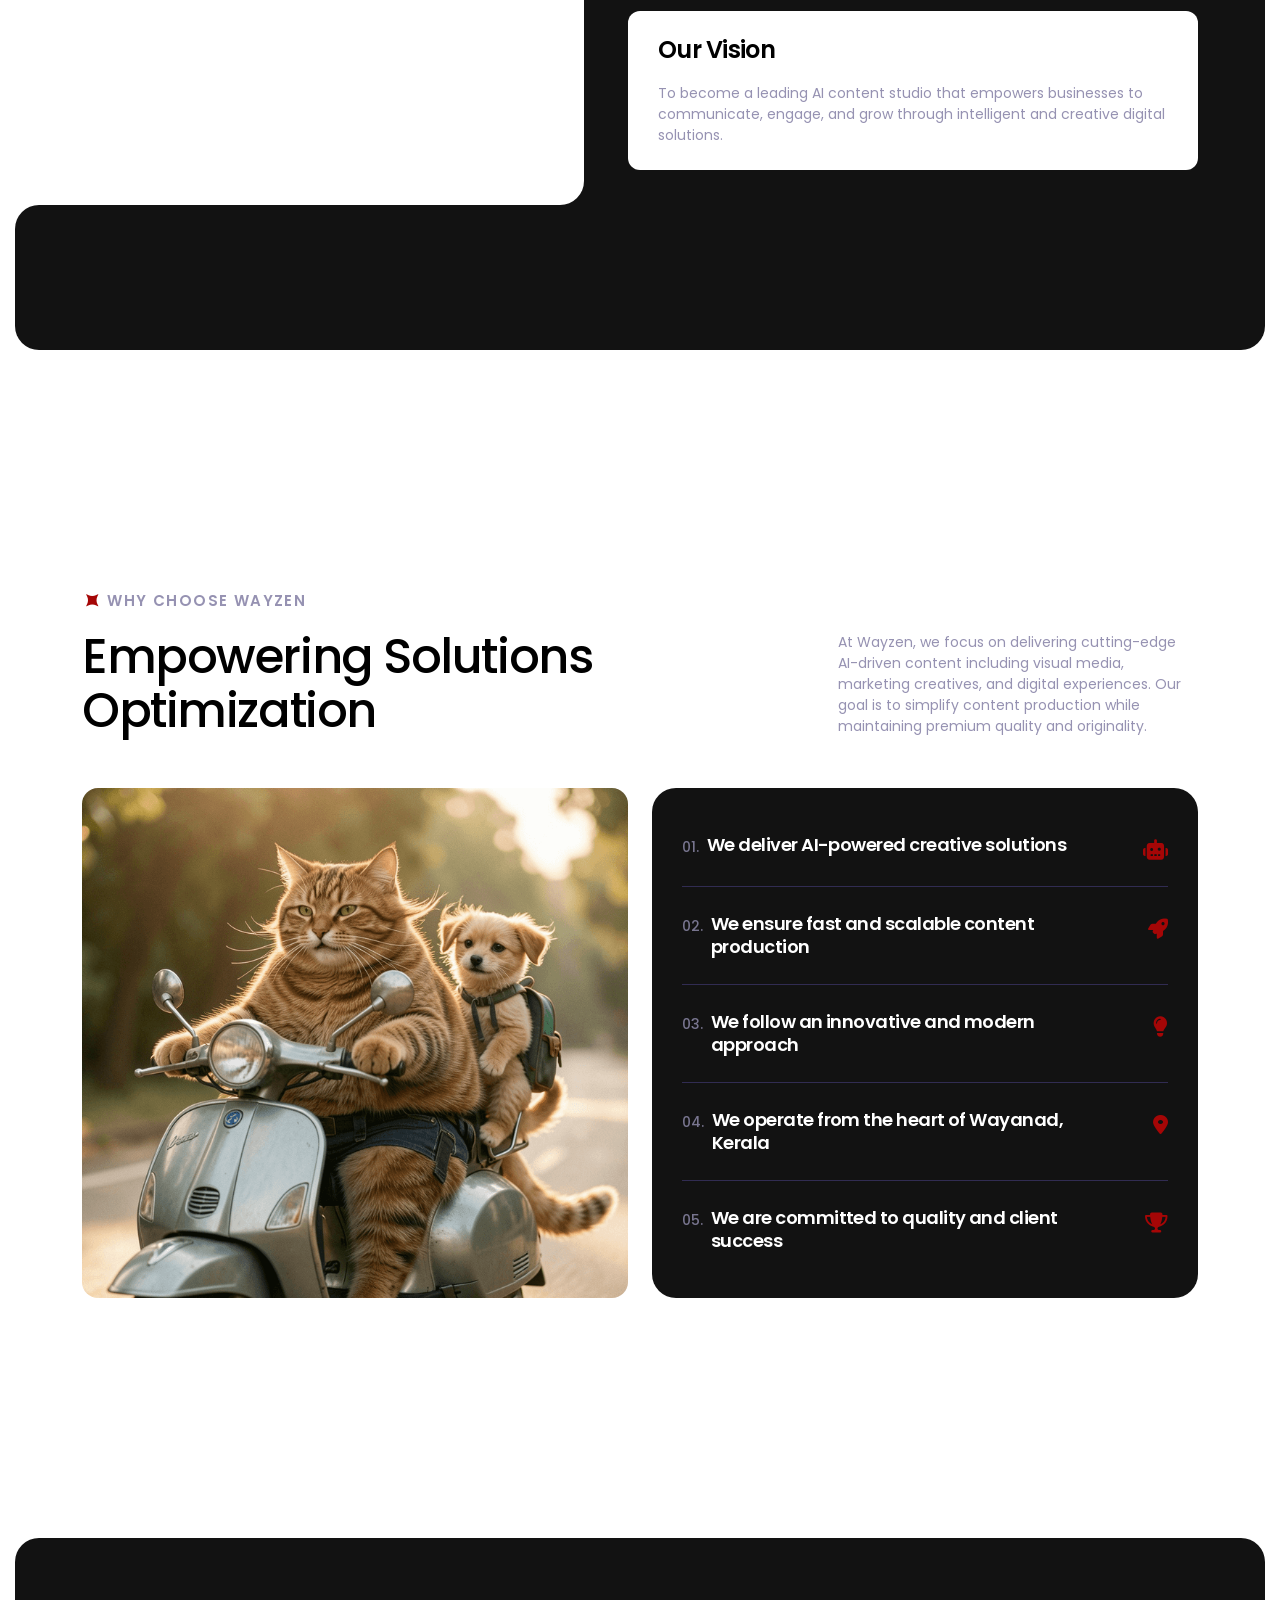
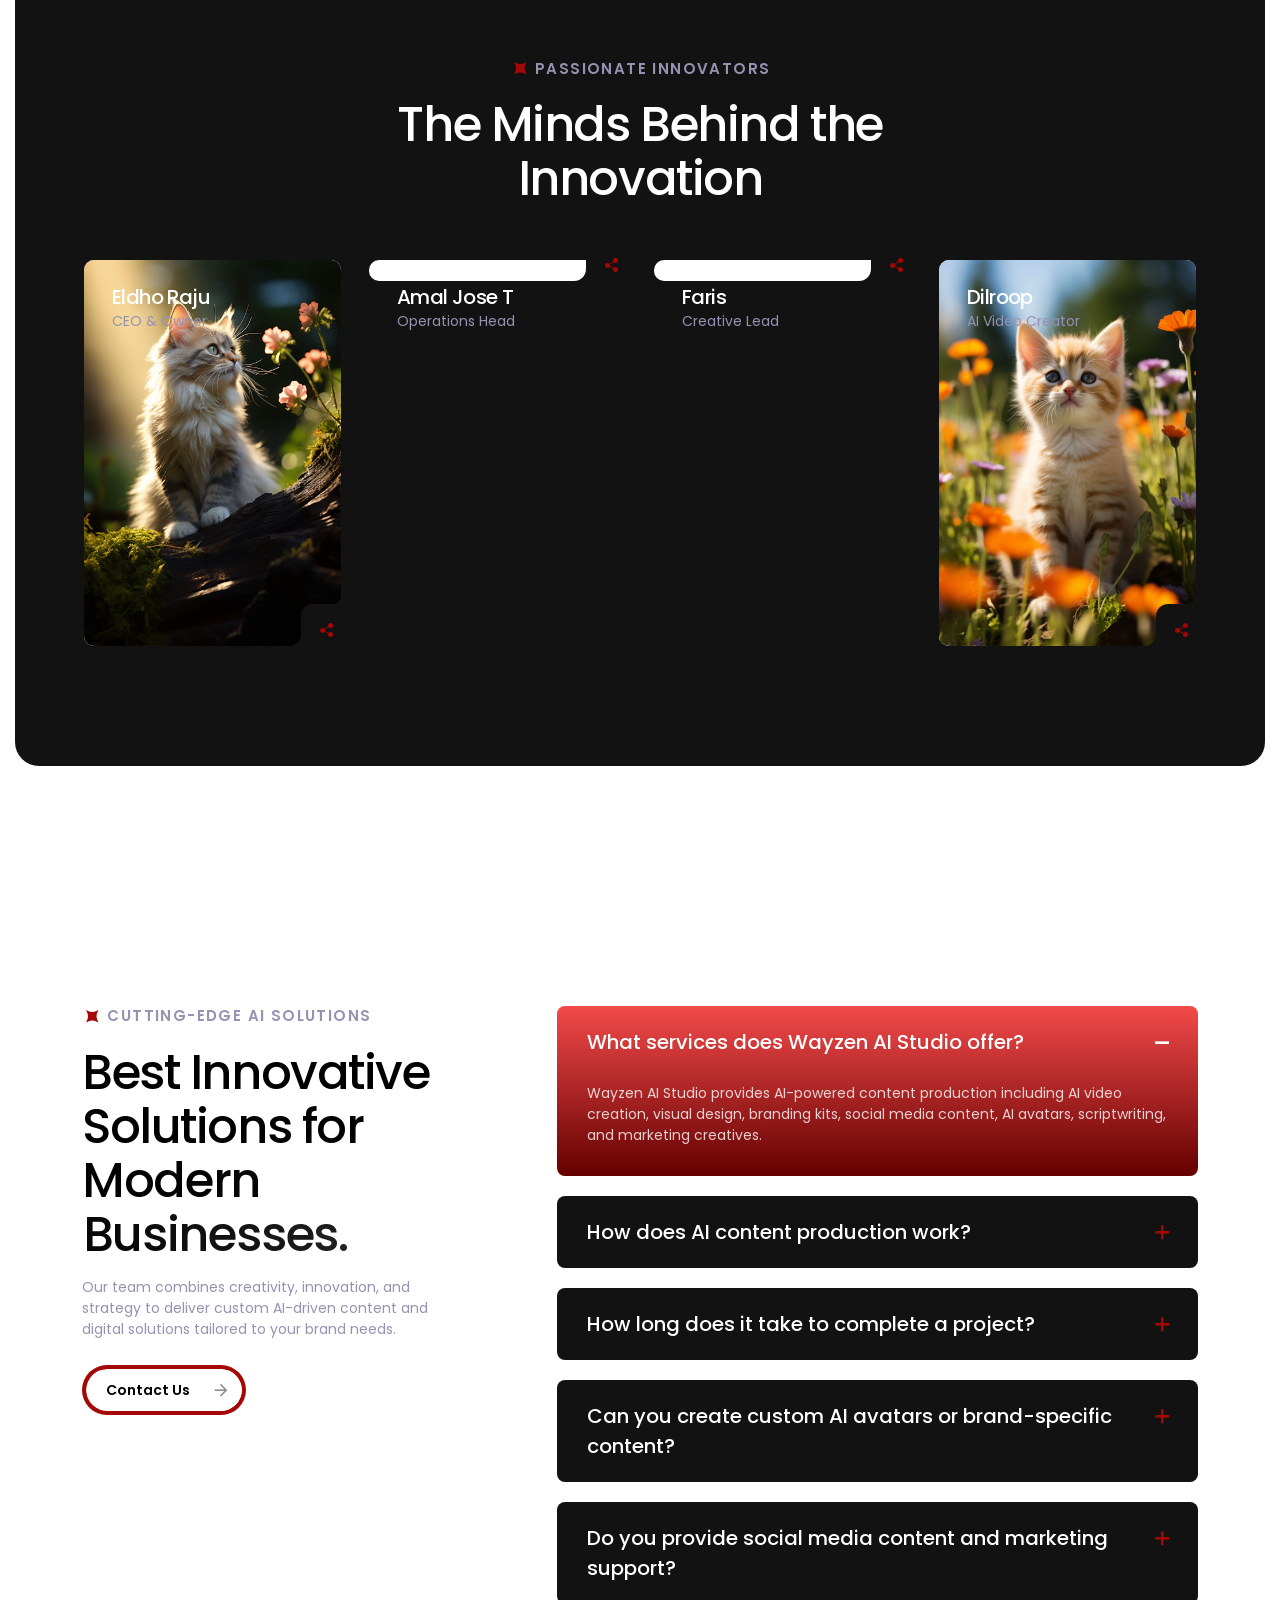
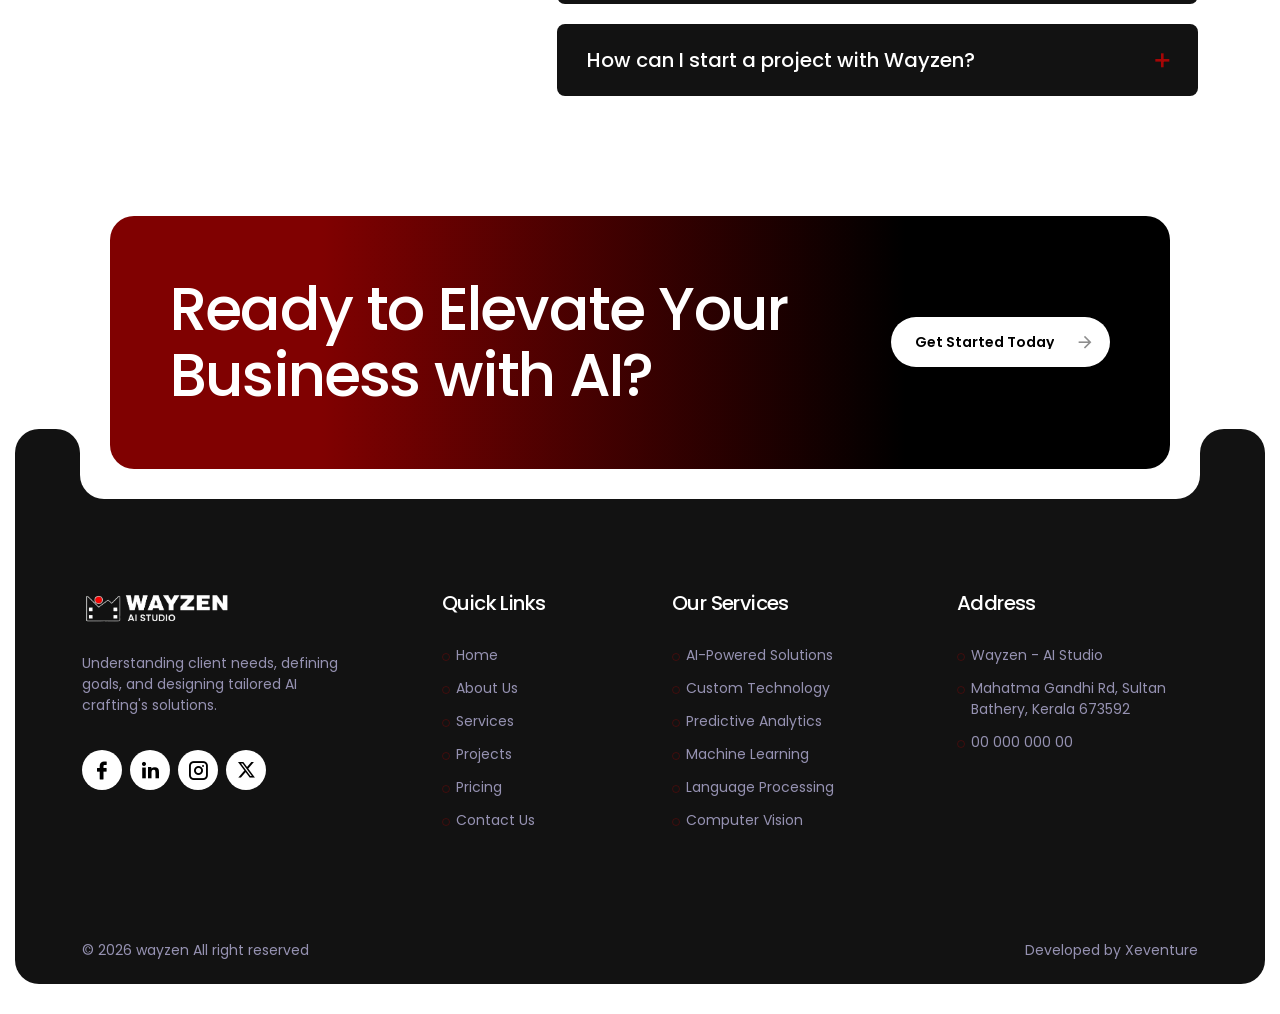
==== commit 591123dd: "other pages added" ====
--- a/about.html
+++ b/about.html
@@ -163,10 +163,11 @@
             </ul>
           </nav>
         </div>
-        <div id="contactsub"
+        <div
+          id="contactsub"
           style="background-color: #a50606; padding: 15px; border-radius: 50px"
         >
-          <nav class="main-header-nav" >
+          <nav class="main-header-nav">
             <ul class="main-menu-list">
               <li><a href="contact.html">Contact</a></li>
             </ul>
@@ -182,34 +183,28 @@
       </div>
     </header>
     <!-- Mobile Menu Panel -->
-<div class="mobile-menu-panel" id="mobileMenu">
-
-  <!-- Top Bar -->
-  <div class="mobile-menu-header">
-    
-    <div class="main-header-logo">
-      <a href="index.html">
-        <img src="images/logo/w-01.png" alt="Logo" />
-      </a>
+    <div class="mobile-menu-panel" id="mobileMenu">
+      <!-- Top Bar -->
+      <div class="mobile-menu-header">
+        <div class="main-header-logo">
+          <a href="index.html">
+            <img src="images/logo/w-01.png" alt="Logo" />
+          </a>
+        </div>
+
+        <!-- Close Button -->
+        <div class="mobile-menu-close" id="closeMenu">✕</div>
+      </div>
+
+      <ul class="mobile-menu-list">
+        <li><a href="index.html">Home</a></li>
+        <li><a href="about.html">About Us</a></li>
+        <li><a href="service.html">Services</a></li>
+        <li><a href="pricing.html">Pricing</a></li>
+        <li><a href="project.html">Projects</a></li>
+        <li><a href="contact.html">Contact</a></li>
+      </ul>
     </div>
-
-    <!-- Close Button -->
-    <div class="mobile-menu-close" id="closeMenu">
-      ✕
-    </div>
-
-  </div>
-
-  <ul class="mobile-menu-list">
-    <li><a href="index.html">Home</a></li>
-    <li><a href="about.html">About Us</a></li>
-    <li><a href="service.html">Services</a></li>
-    <li><a href="pricing.html">Pricing</a></li>
-    <li><a href="project.html">Projects</a></li>
-    <li><a href="contact.html">Contact</a></li>
-  </ul>
-
-</div>
     <!-- Normal Header End -->
     <!-- end: Header Area -->
     <main id="primary" class="site-main">
@@ -247,6 +242,21 @@
 
       <!-- start: About Section -->
       <section class="tj-about-section-2 section-gap-top section-gap-x">
+        <div class="container">
+          <div class="row">
+            <div class="col-12">
+              <div class="sec-heading sec-heading-centered">
+                <span class="sub-title wow fadeInUp" data-wow-delay=".3s">
+                  <i class="tji-subtitle"></i> About Wayzen
+                </span>
+
+                <h2 class="sec-title text-anim text-black">
+                  Empowering Brands with AI-Driven Creativity
+                </h2>
+              </div>
+            </div>
+          </div>
+        </div>
         <div class="about-wrapper">
           <div class="about-area">
             <div class="container">
--- a/css/main.css
+++ b/css/main.css
@@ -7287,11 +7287,11 @@
     linear,
     left top,
     left bottom,
-    color-stop(20%, rgb(255, 0, 127)),
+    color-stop(20%, rgb(255, 0, 0)),
     color-stop(90%, rgba(255, 0, 127, 0))
   );
   background-image: linear-gradient(
-    rgb(255, 0, 127) 20%,
+    rgb(255, 0, 0) 20%,
     rgba(255, 0, 127, 0) 90%
   );
   width: 100%;
@@ -8065,6 +8065,12 @@
 ----------------------------------------*/
 .tj-project-section {
   position: relative;
+}
+.projects{
+  display: flex;
+  justify-content: center;
+  align-items: center;
+  padding: 100px;
 }
 .tj-project-section-2 {
   background-color: var(--tj-color-theme-bg);
@@ -10646,7 +10652,6 @@
   height: 100%;
   border-radius: 12px;
   overflow: hidden;
-  mix-blend-mode: luminosity;
 }
 .map-area iframe {
   width: 100%;
